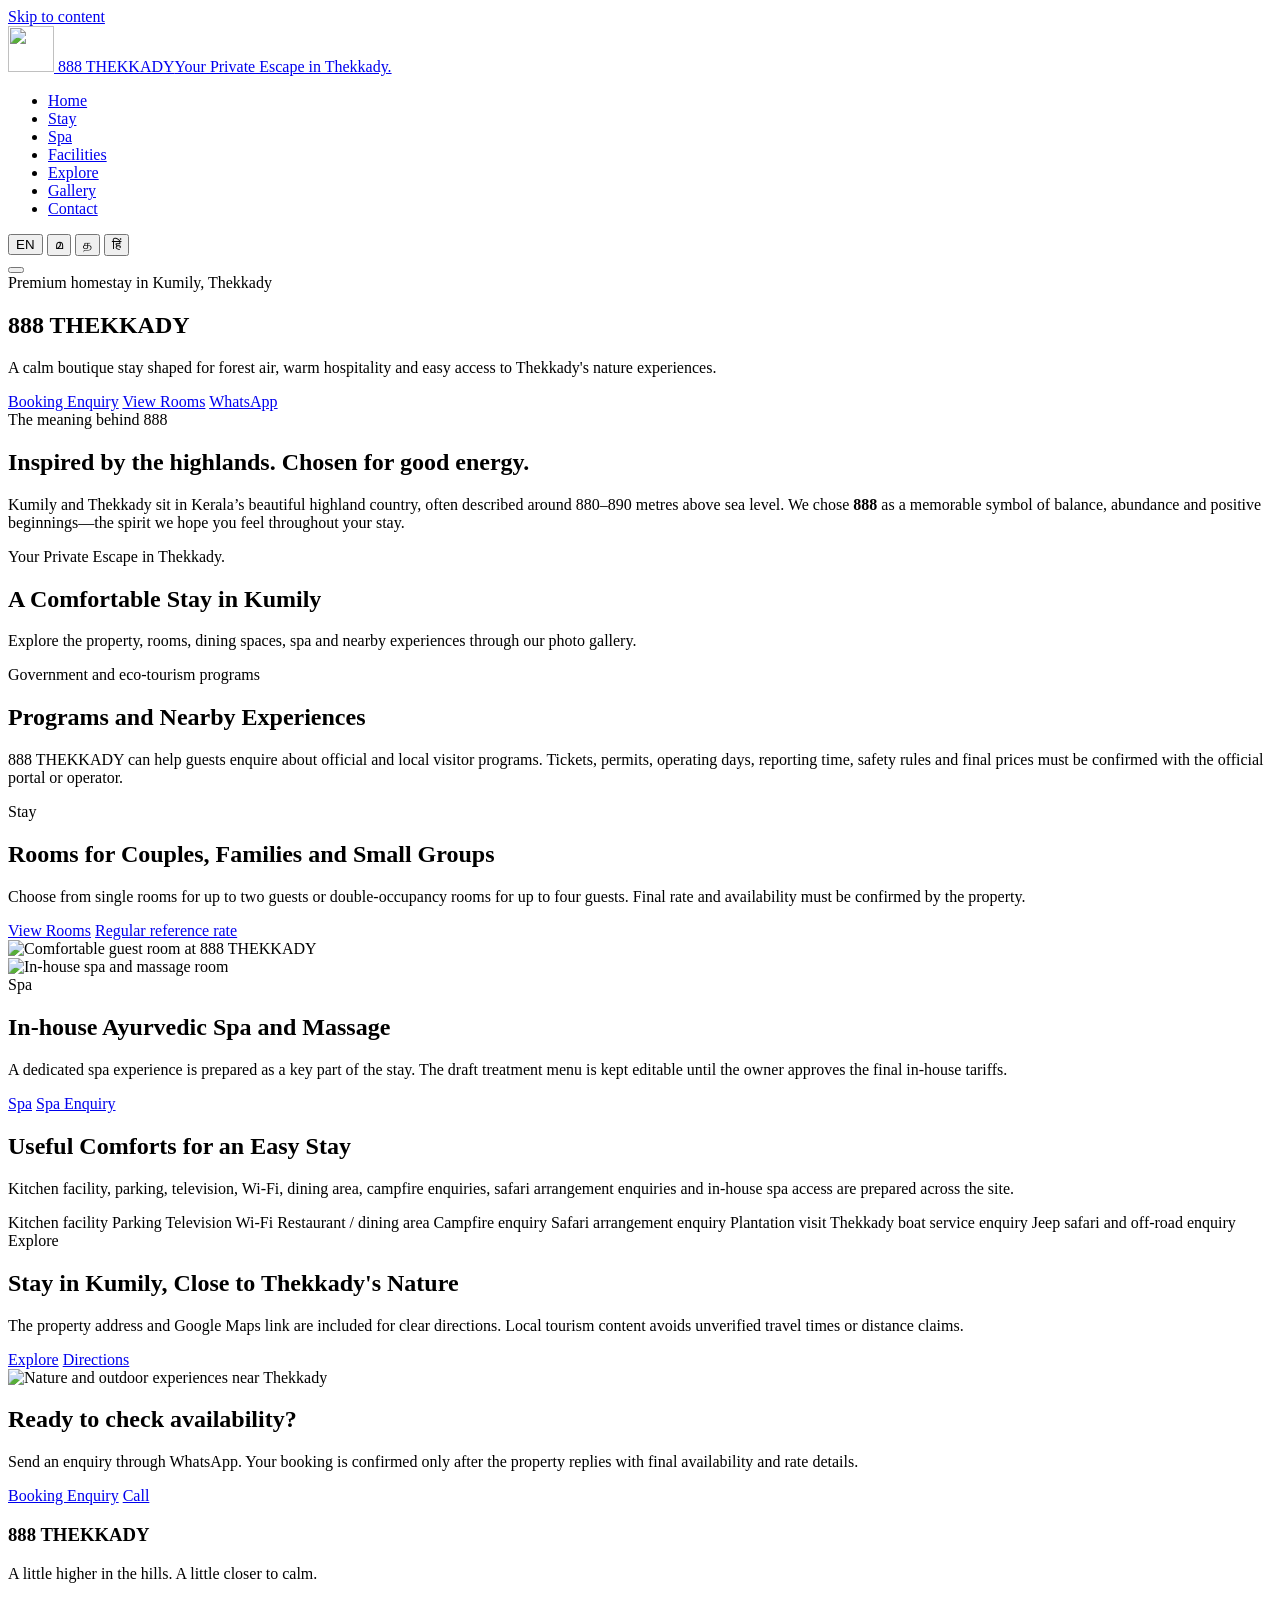
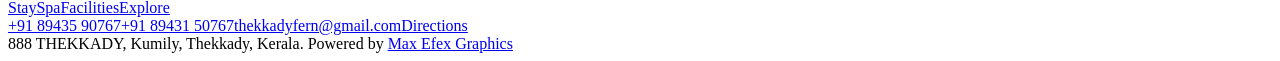
==== index.html @ 5dc3cd2c "Add files via upload" ====
<!doctype html>
<html lang="en">
<head>
  <meta charset="utf-8">
  <meta name="viewport" content="width=device-width, initial-scale=1">
  <title>888 THEKKADY | Premium Homestay in Kumily, Thekkady</title>
  <meta name="description" content="888 THEKKADY is a premium boutique homestay in Kumily, Thekkady with rooms, in-house spa, dining facilities and direct booking enquiry.">
  <meta property="og:title" content="888 THEKKADY | Your Private Escape in Thekkady">
  <meta property="og:description" content="Discover 888 THEKKADY, a boutique stay in Kumily with comfortable rooms, warm hospitality and access to Thekkady nature experiences.">
  <meta property="og:type" content="website">
  <meta property="og:image" content="assets/images/gallery/exterior/photo_5_2026-10-20_16-35-53.webp">
  <link rel="icon" href="assets/images/brand/favicon.svg" type="image/svg+xml">
  <link rel="stylesheet" href="assets/css/styles.css">
  <script defer src="assets/js/site.js"></script>
  <link rel="preload" as="image" href="assets/images/hero/thekkady-hero.webp" fetchpriority="high">
</head>
<body data-page="home">
  <a class="skip-link" href="#main">Skip to content</a>
  <header class="site-header">
    <div class="nav-wrap">
      <a class="brand" href="index.html" aria-label="888 THEKKADY home">
        <img src="assets/images/brand/thekkady-fern-logo.png" alt="" width="46" height="46">
        <span><span class="brand-name" data-i18n="brand">888 THEKKADY</span><span class="brand-line" data-i18n="tagline">Your Private Escape in Thekkady.</span></span>
      </a>
      <nav class="site-nav" id="site-nav" aria-label="Primary navigation">
        <ul>
          <li><a href="index.html" aria-current="page" data-i18n="navHome">Home</a></li>
          <li><a href="stay.html" data-i18n="navStay">Stay</a></li>
          <li><a href="spa.html" data-i18n="navSpa">Spa</a></li>
          <li><a href="facilities.html" data-i18n="navFacilities">Facilities</a></li>
          <li><a href="explore.html" data-i18n="navExplore">Explore</a></li>
          <li><a href="gallery.html">Gallery</a></li>
          <li><a href="contact.html" data-i18n="navContact">Contact</a></li>
        </ul>
      </nav>
      <div class="nav-actions">
        <div class="lang-switch" aria-label="Language">
          <button type="button" data-lang="en">EN</button>
          <button type="button" data-lang="ml">മ</button>
          <button type="button" data-lang="ta">த</button>
          <button type="button" data-lang="hi">हिं</button>
        </div>
        <button class="nav-toggle" type="button" data-nav-toggle aria-controls="site-nav" aria-expanded="false" data-i18n-aria="navToggle"><span></span></button>
      </div>
    </div>
  </header>

  <main id="main">
    <section class="hero">
      <div class="hero-inner">
        <span class="eyebrow" data-i18n="heroEyebrow">Premium homestay in Kumily, Thekkady</span>
        <h1 data-i18n="heroTitle">888 THEKKADY</h1>
        <p class="hero-copy" data-i18n="heroCopy">A calm boutique stay shaped for forest air, warm hospitality and easy access to Thekkady's nature experiences.</p>
        <div class="actions">
          <a class="button" href="contact.html#booking" data-i18n="bookNow">Booking Enquiry</a>
          <a class="button secondary" href="stay.html" data-i18n="viewRooms">View Rooms</a>
          <a class="button secondary" href="#" data-whatsapp="general" data-i18n="whatsapp">WhatsApp</a>
        </div>
      </div>
    </section>

    <section class="section alt brand-story">
      <div class="container brand-story-inner reveal">
        <span class="eyebrow">The meaning behind 888</span>
        <h2>Inspired by the highlands. Chosen for good energy.</h2>
        <p>Kumily and Thekkady sit in Kerala’s beautiful highland country, often described around 880–890 metres above sea level. We chose <strong>888</strong> as a memorable symbol of balance, abundance and positive beginnings—the spirit we hope you feel throughout your stay.</p>
      </div>
    </section>

    <section class="section">
      <div class="container">
        <div class="section-head reveal">
          <span class="eyebrow" data-i18n="tagline">Your Private Escape in Thekkady.</span>
          <h2 data-i18n="homeGalleryTitle">A Comfortable Stay in Kumily</h2>
          <p data-i18n="homeGalleryText">Explore the property, rooms, dining spaces, spa and nearby experiences through our photo gallery.</p>
        </div>
        <div class="grid three gallery" data-gallery></div>
      </div>
    </section>

    <section class="section alt">
      <div class="container">
        <div class="section-head reveal">
          <span class="eyebrow" data-i18n="govtPrograms">Government and eco-tourism programs</span>
          <h2 data-i18n="programsTitle">Programs and Nearby Experiences</h2>
          <p data-i18n="programsIntro">888 THEKKADY can help guests enquire about official and local visitor programs. Tickets, permits, operating days, reporting time, safety rules and final prices must be confirmed with the official portal or operator.</p>
        </div>
        <div class="grid three" data-programs data-programs-limit="3"></div>
      </div>
    </section>

    <section class="section">
      <div class="container feature-band split-wide">
        <div class="reveal">
          <span class="eyebrow" data-i18n="navStay">Stay</span>
          <h2 data-i18n="roomHighlightsTitle">Rooms for Couples, Families and Small Groups</h2>
          <p class="muted" data-i18n="roomHighlightsText">Choose from single rooms for up to two guests or double-occupancy rooms for up to four guests. Final rate and availability must be confirmed by the property.</p>
          <div class="actions">
            <a class="button" href="stay.html" data-i18n="viewRooms">View Rooms</a>
            <a class="button ghost" href="contact.html#rates" data-i18n="regularRate">Regular reference rate</a>
          </div>
        </div>
        <div class="feature-media reveal"><img src="assets/images/gallery/single-rooms/photo_49_2026-10-20_16-35-53.webp" alt="Comfortable guest room at 888 THEKKADY" loading="lazy" width="1200" height="800"></div>
      </div>
    </section>

    <section class="section dark">
      <div class="container feature-band">
        <div class="feature-media reveal"><img src="assets/images/gallery/spa-massage/photo_62_2026-10-20_16-36-37.webp" alt="In-house spa and massage room" loading="lazy" width="1200" height="800"></div>
        <div class="reveal">
          <span class="eyebrow" data-i18n="navSpa">Spa</span>
          <h2 data-i18n="spaHomeTitle">In-house Ayurvedic Spa and Massage</h2>
          <p class="muted" data-i18n="spaHomeText">A dedicated spa experience is prepared as a key part of the stay. The draft treatment menu is kept editable until the owner approves the final in-house tariffs.</p>
          <div class="actions">
            <a class="button" href="spa.html" data-i18n="navSpa">Spa</a>
            <a class="button secondary" href="#" data-whatsapp="spa" data-i18n="enquireSpa">Spa Enquiry</a>
          </div>
        </div>
      </div>
    </section>

    <section class="section alt">
      <div class="container">
        <div class="section-head reveal">
          <h2 data-i18n="facilitiesHomeTitle">Useful Comforts for an Easy Stay</h2>
          <p data-i18n="facilitiesHomeText">Kitchen facility, parking, television, Wi-Fi, dining area, campfire enquiries, safari arrangement enquiries and in-house spa access are prepared across the site.</p>
        </div>
        <div class="pill-list reveal">
          <span class="pill" data-i18n="kitchen">Kitchen facility</span>
          <span class="pill" data-i18n="parking">Parking</span>
          <span class="pill" data-i18n="television">Television</span>
          <span class="pill" data-i18n="wifi">Wi-Fi</span>
          <span class="pill" data-i18n="dining">Restaurant / dining area</span>
          <span class="pill" data-i18n="campfire">Campfire enquiry</span>
          <span class="pill" data-i18n="safari">Safari arrangement enquiry</span>
          <span class="pill" data-i18n="plantationVisit">Plantation visit</span>
          <span class="pill" data-i18n="boating">Thekkady boat service enquiry</span>
          <span class="pill" data-i18n="jeepSafari">Jeep safari and off-road enquiry</span>
        </div>
      </div>
    </section>

    <section class="section">
      <div class="container feature-band">
        <div class="reveal">
          <span class="eyebrow" data-i18n="navExplore">Explore</span>
          <h2 data-i18n="locationPreviewTitle">Stay in Kumily, Close to Thekkady's Nature</h2>
          <p class="muted" data-i18n="locationPreviewText">The property address and Google Maps link are included for clear directions. Local tourism content avoids unverified travel times or distance claims.</p>
          <div class="actions">
            <a class="button" href="explore.html" data-i18n="navExplore">Explore</a>
            <a class="button ghost" href="#" data-map-link target="_blank" rel="noopener" data-i18n="directions">Directions</a>
          </div>
        </div>
        <div class="feature-media reveal"><img src="assets/images/gallery/activities/jeep-safari-kerala.webp" alt="Nature and outdoor experiences near Thekkady" loading="lazy" width="1200" height="800"></div>
      </div>
    </section>

    <section class="section dark">
      <div class="container reveal">
        <h2 data-i18n="ctaTitle">Ready to check availability?</h2>
        <p class="lead" data-i18n="ctaText">Send an enquiry through WhatsApp. Your booking is confirmed only after the property replies with final availability and rate details.</p>
        <div class="actions">
          <a class="button" href="contact.html#booking" data-i18n="bookNow">Booking Enquiry</a>
          <a class="button secondary" href="#" data-phone-link data-i18n="callNow">Call</a>
        </div>
      </div>
    </section>
  </main>

  <footer class="site-footer">
    <div class="footer-grid">
      <div><h3 data-i18n="brand">888 THEKKADY</h3><p>A little higher in the hills. A little closer to calm.</p></div>
      <div class="footer-links"><a href="stay.html" data-i18n="navStay">Stay</a><a href="spa.html" data-i18n="navSpa">Spa</a><a href="facilities.html" data-i18n="navFacilities">Facilities</a><a href="explore.html" data-i18n="navExplore">Explore</a></div>
      <div class="footer-links"><a href="#" data-phone-link>+91 89435 90767</a><a href="#" data-phone-link="alt">+91 89431 50767</a><a href="#" data-email-link>thekkadyfern@gmail.com</a><a href="#" data-map-link target="_blank" rel="noopener" data-i18n="directions">Directions</a></div>
    </div>
    <div class="footer-bottom">888 THEKKADY, Kumily, Thekkady, Kerala. <span class="footer-credit">Powered by <a href="https://maxefex.in" target="_blank" rel="noopener">Max Efex Graphics</a></span></div>
  </footer>
</body>
</html>
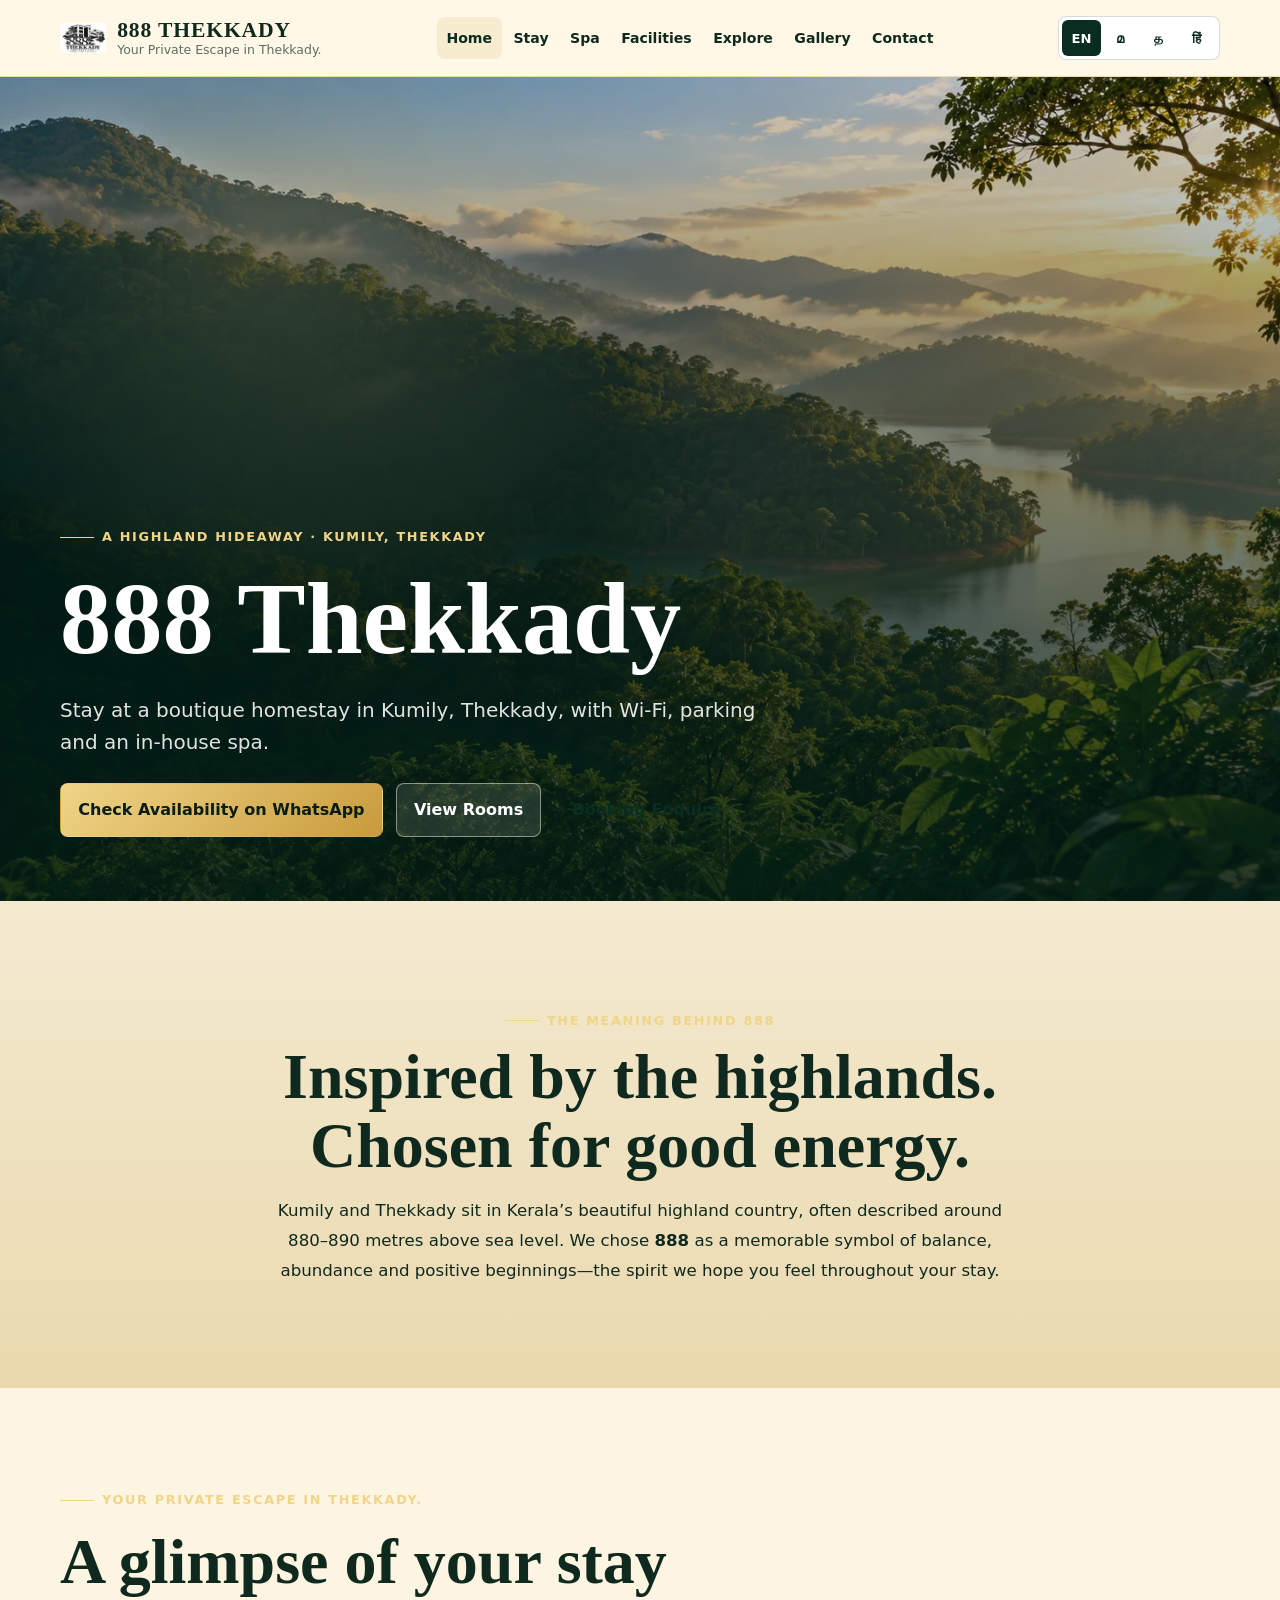
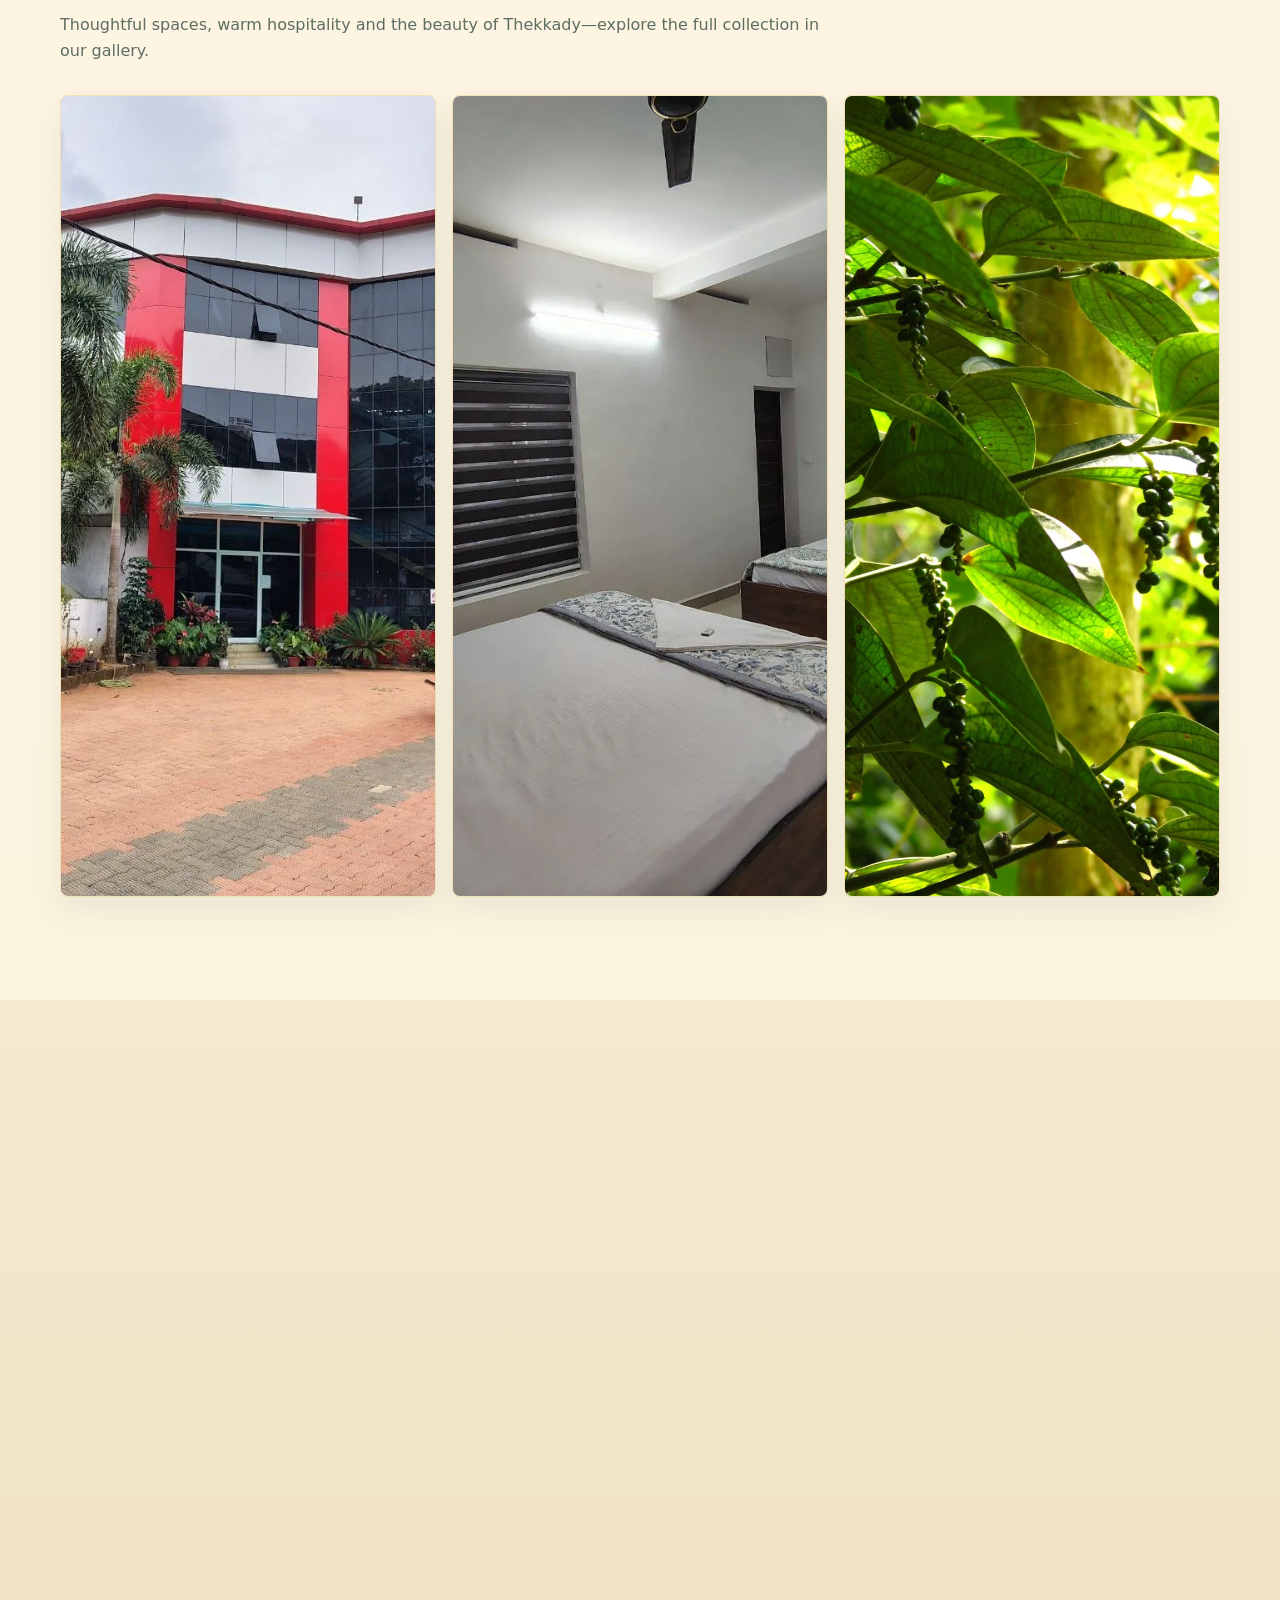
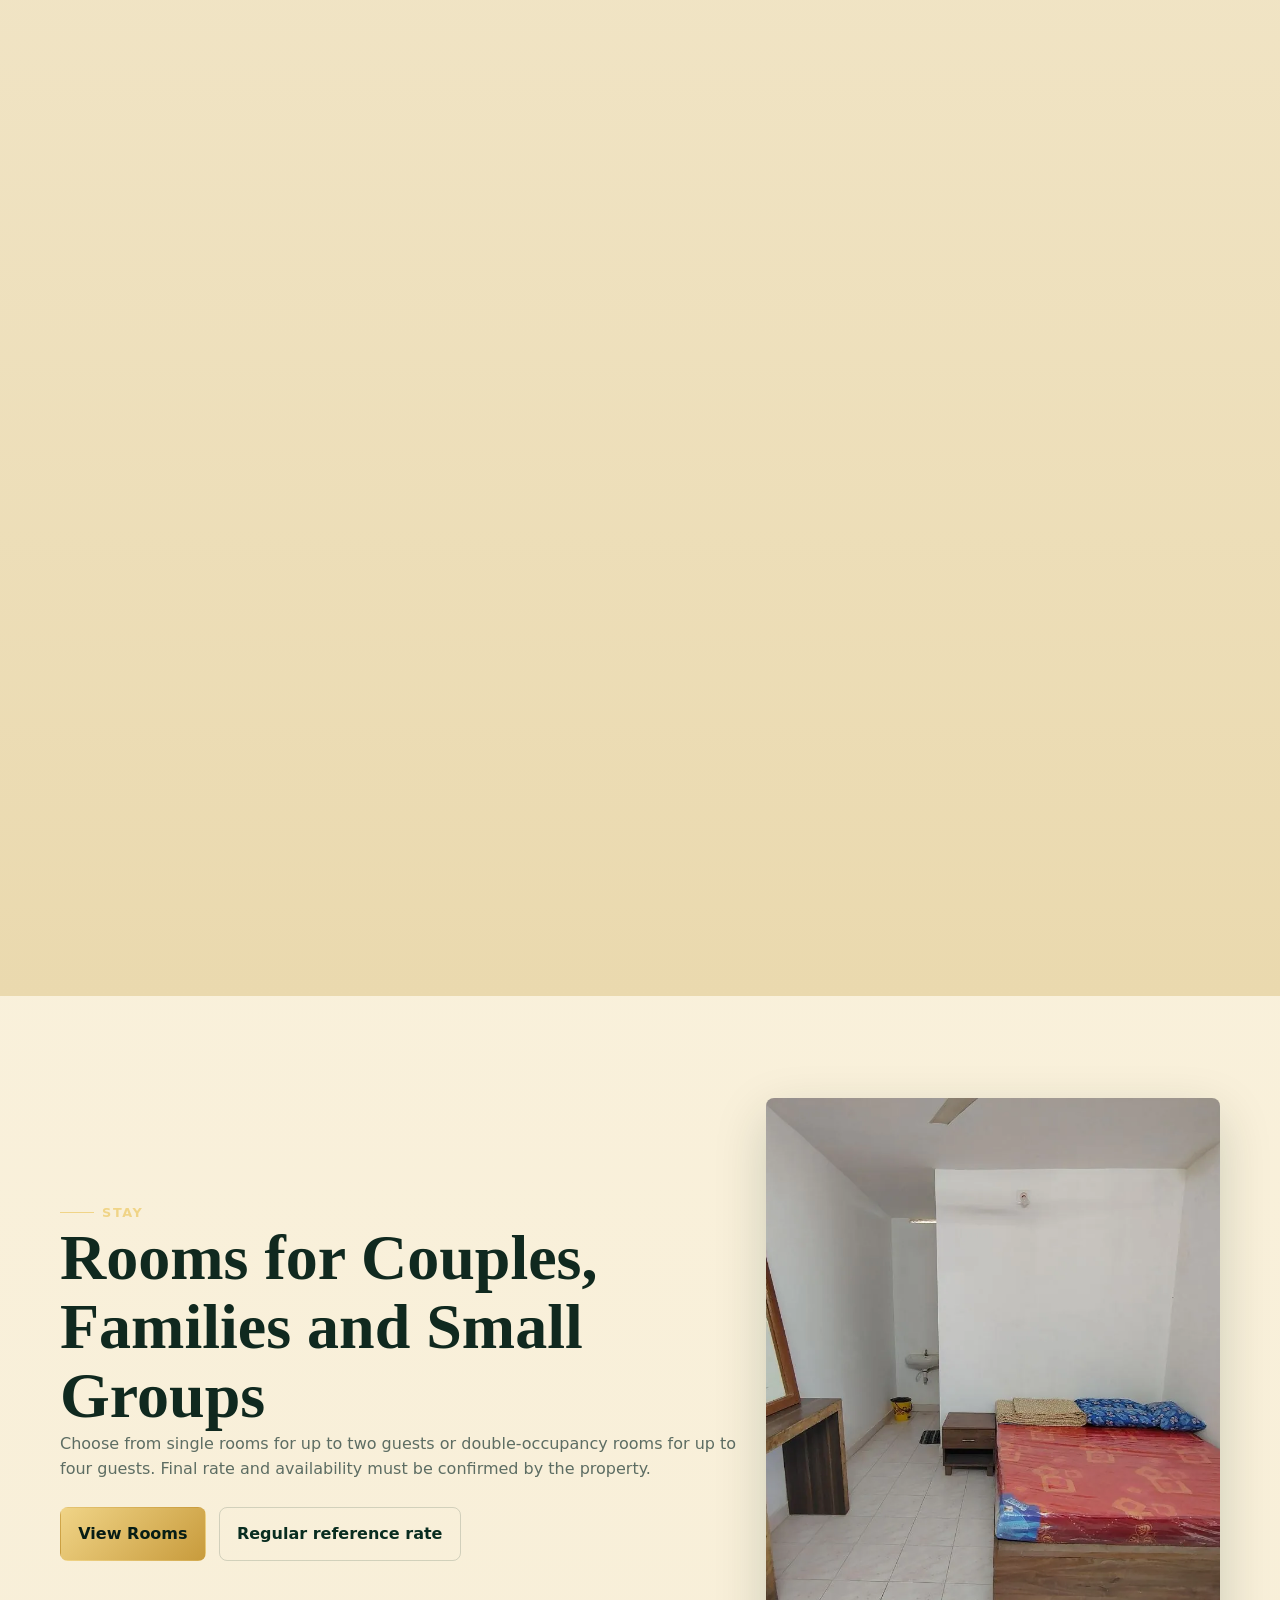
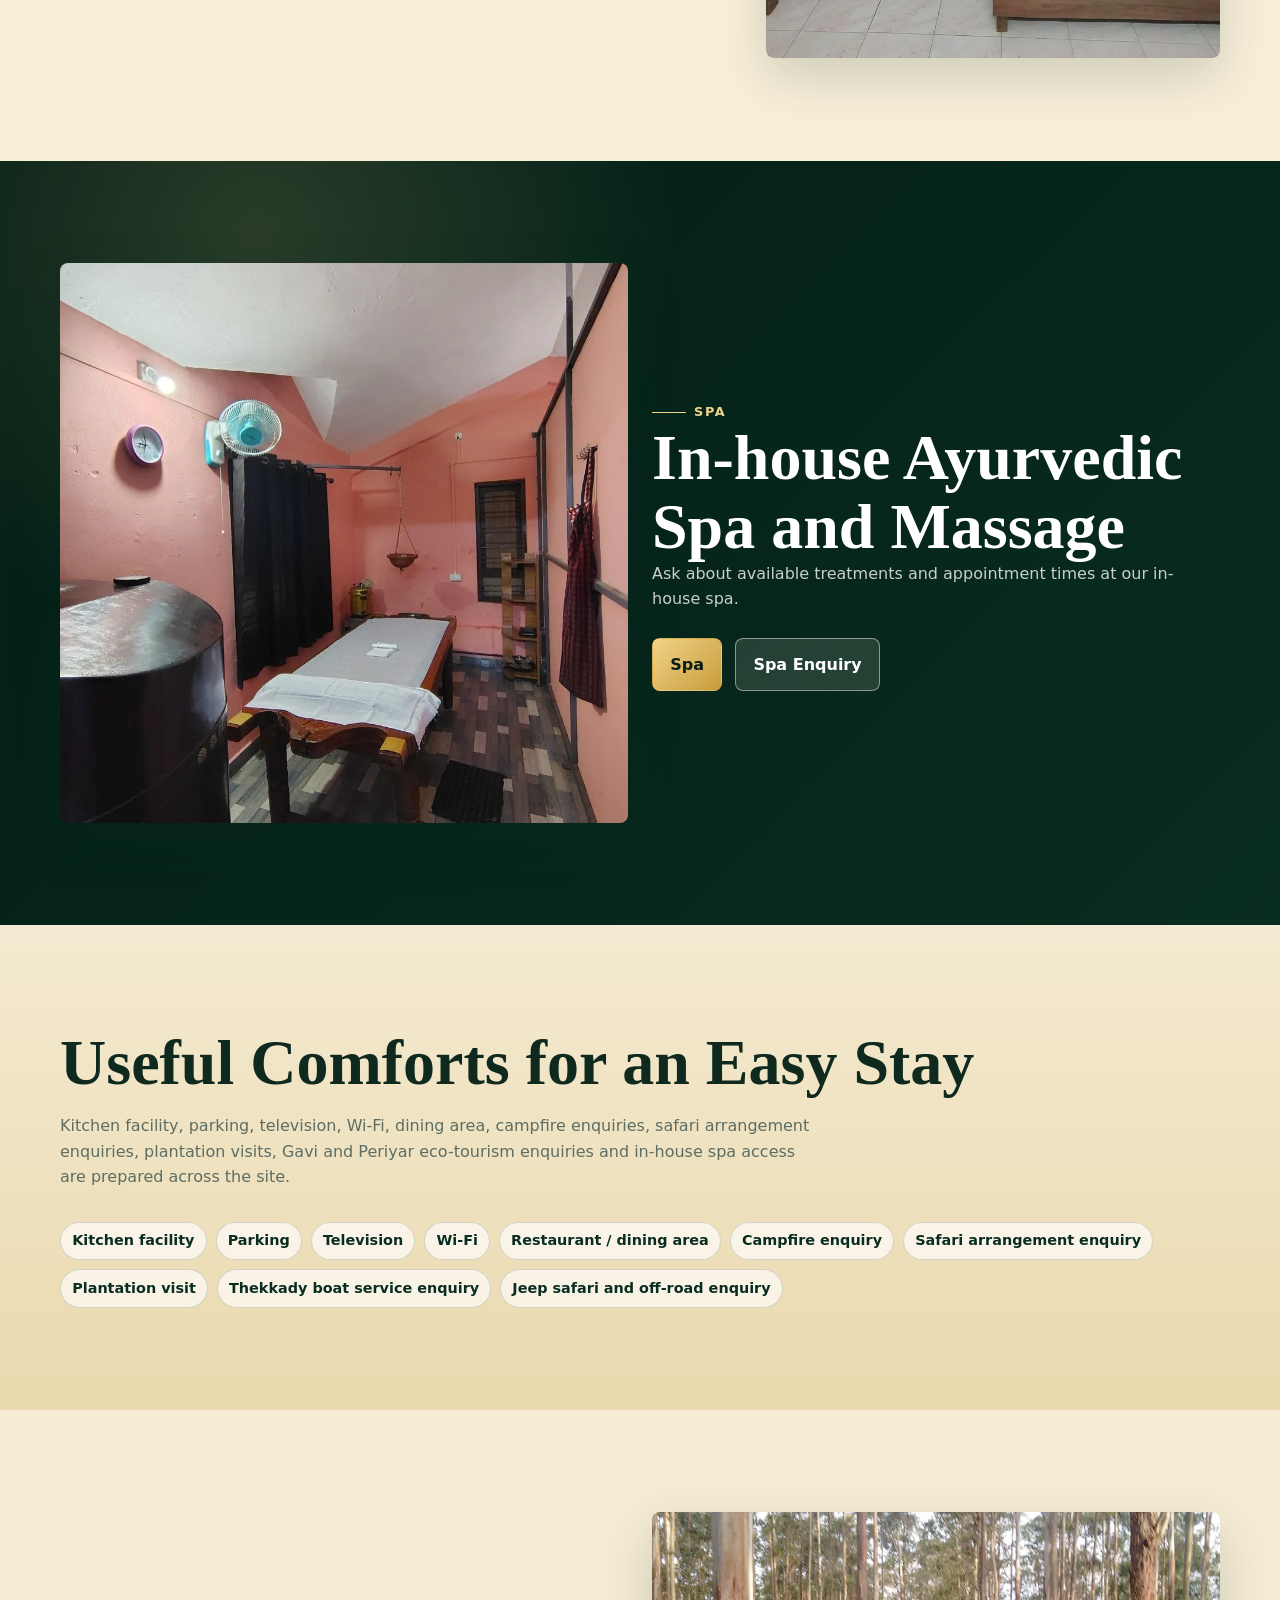
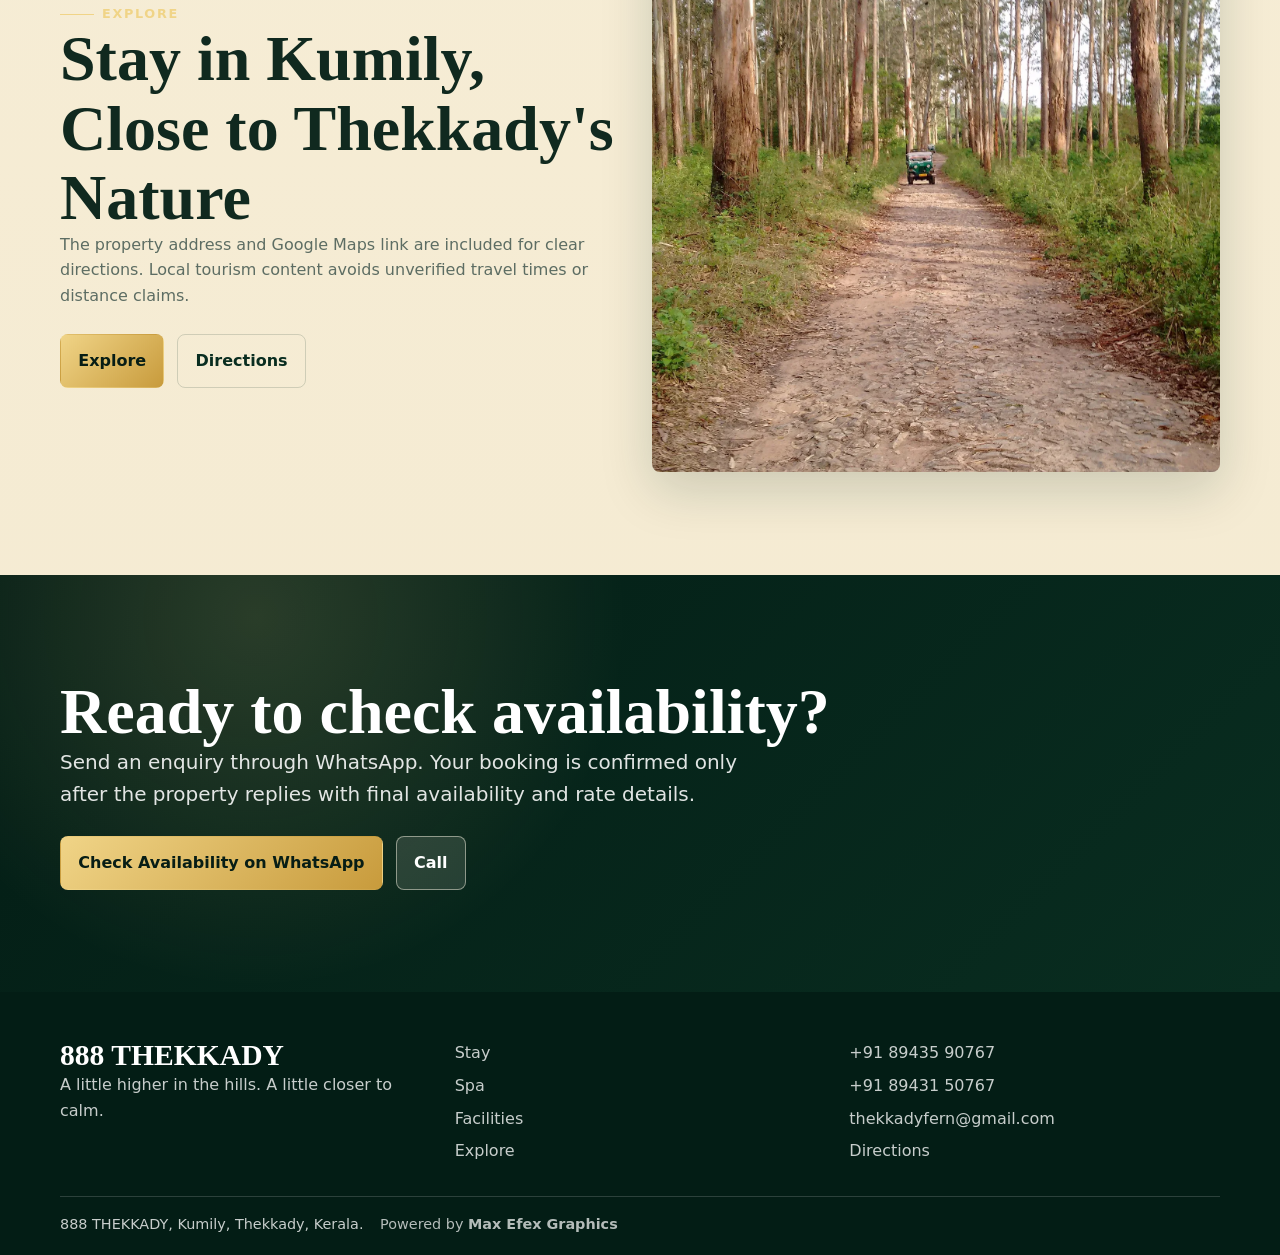
==== commit 125fb401: "Improve local search and WhatsApp enquiries" ====
--- a/index.html
+++ b/index.html
@@ -3,28 +3,44 @@
 <head>
   <meta charset="utf-8">
   <meta name="viewport" content="width=device-width, initial-scale=1">
-  <title>888 THEKKADY | Premium Homestay in Kumily, Thekkady</title>
-  <meta name="description" content="888 THEKKADY is a premium boutique homestay in Kumily, Thekkady with rooms, in-house spa, dining facilities and direct booking enquiry.">
-  <meta property="og:title" content="888 THEKKADY | Your Private Escape in Thekkady">
-  <meta property="og:description" content="Discover 888 THEKKADY, a boutique stay in Kumily with comfortable rooms, warm hospitality and access to Thekkady nature experiences.">
+  <title>888 Thekkady | Boutique Homestay in Kumily, Thekkady</title>
+  <meta name="description" content="Explore rooms, parking, Wi-Fi and the in-house spa at 888 Thekkady in Kumily. Ask about room availability and rates directly on WhatsApp.">
+  <meta property="og:title" content="888 Thekkady | Boutique Homestay in Kumily, Thekkady">
+  <meta property="og:description" content="Explore rooms, parking, Wi-Fi and the in-house spa at 888 Thekkady in Kumily. Ask about room availability and rates directly on WhatsApp.">
   <meta property="og:type" content="website">
   <meta property="og:image" content="assets/images/gallery/exterior/photo_5_2026-10-20_16-35-53.webp">
   <link rel="icon" href="assets/images/brand/favicon.svg" type="image/svg+xml">
   <link rel="stylesheet" href="assets/css/styles.css">
   <script defer src="assets/js/site.js"></script>
   <link rel="preload" as="image" href="assets/images/hero/thekkady-hero.webp" fetchpriority="high">
+  <link rel="canonical" href="https://888thekkady.co.in/">
+  <script type="application/ld+json">
+{
+  "@context": "https://schema.org",
+  "@type": "LodgingBusiness",
+  "name": "888 THEKKADY",
+  "url": "https://888thekkady.co.in/",
+  "telephone": "+91 89435 90767",
+  "address": {
+    "@type": "PostalAddress",
+    "addressLocality": "Kumily",
+    "addressRegion": "Kerala",
+    "addressCountry": "IN"
+  }
+}
+  </script>
 </head>
 <body data-page="home">
   <a class="skip-link" href="#main">Skip to content</a>
   <header class="site-header">
     <div class="nav-wrap">
-      <a class="brand" href="index.html" aria-label="888 THEKKADY home">
+      <a class="brand" href="/" aria-label="888 THEKKADY home">
         <img src="assets/images/brand/thekkady-fern-logo.png" alt="" width="46" height="46">
         <span><span class="brand-name" data-i18n="brand">888 THEKKADY</span><span class="brand-line" data-i18n="tagline">Your Private Escape in Thekkady.</span></span>
       </a>
       <nav class="site-nav" id="site-nav" aria-label="Primary navigation">
         <ul>
-          <li><a href="index.html" aria-current="page" data-i18n="navHome">Home</a></li>
+          <li><a href="/" aria-current="page" data-i18n="navHome">Home</a></li>
           <li><a href="stay.html" data-i18n="navStay">Stay</a></li>
           <li><a href="spa.html" data-i18n="navSpa">Spa</a></li>
           <li><a href="facilities.html" data-i18n="navFacilities">Facilities</a></li>
@@ -49,12 +65,12 @@
     <section class="hero">
       <div class="hero-inner">
         <span class="eyebrow" data-i18n="heroEyebrow">Premium homestay in Kumily, Thekkady</span>
-        <h1 data-i18n="heroTitle">888 THEKKADY</h1>
-        <p class="hero-copy" data-i18n="heroCopy">A calm boutique stay shaped for forest air, warm hospitality and easy access to Thekkady's nature experiences.</p>
+        <h1 data-i18n="heroTitle">888 Thekkady</h1>
+        <p class="hero-copy" data-i18n="heroCopy">Stay at a boutique homestay in Kumily, Thekkady, with Wi-Fi, parking and an in-house spa.</p>
         <div class="actions">
-          <a class="button" href="contact.html#booking" data-i18n="bookNow">Booking Enquiry</a>
+          <a class="button" href="https://wa.me/918943590767?text=Hi%20888%20Thekkady%2C%20I%20found%20you%20on%20888thekkady.co.in.%20Could%20you%20share%20room%20availability%20and%20rates%3F" data-whatsapp="general" data-i18n="checkAvailability">Check Availability on WhatsApp</a>
           <a class="button secondary" href="stay.html" data-i18n="viewRooms">View Rooms</a>
-          <a class="button secondary" href="#" data-whatsapp="general" data-i18n="whatsapp">WhatsApp</a>
+          <a class="button ghost" href="contact.html#booking" data-i18n="bookNow">Booking Enquiry</a>
         </div>
       </div>
     </section>
@@ -110,10 +126,10 @@
         <div class="reveal">
           <span class="eyebrow" data-i18n="navSpa">Spa</span>
           <h2 data-i18n="spaHomeTitle">In-house Ayurvedic Spa and Massage</h2>
-          <p class="muted" data-i18n="spaHomeText">A dedicated spa experience is prepared as a key part of the stay. The draft treatment menu is kept editable until the owner approves the final in-house tariffs.</p>
+          <p class="muted" data-i18n="spaHomeText">Ask about available treatments and appointment times at our in-house spa.</p>
           <div class="actions">
             <a class="button" href="spa.html" data-i18n="navSpa">Spa</a>
-            <a class="button secondary" href="#" data-whatsapp="spa" data-i18n="enquireSpa">Spa Enquiry</a>
+            <a class="button secondary" href="https://wa.me/918943590767?text=Hi%20888%20Thekkady%2C%20I%20found%20you%20on%20888thekkady.co.in.%20Could%20you%20share%20the%20in-house%20spa%20options%20and%20rates%3F" data-whatsapp="spa" data-i18n="enquireSpa">Spa Enquiry</a>
           </div>
         </div>
       </div>
@@ -148,7 +164,7 @@
           <p class="muted" data-i18n="locationPreviewText">The property address and Google Maps link are included for clear directions. Local tourism content avoids unverified travel times or distance claims.</p>
           <div class="actions">
             <a class="button" href="explore.html" data-i18n="navExplore">Explore</a>
-            <a class="button ghost" href="#" data-map-link target="_blank" rel="noopener" data-i18n="directions">Directions</a>
+            <a class="button ghost" href="https://maps.app.goo.gl/EiVVT2k78fDV8qhY6?g_st=aw" data-map-link target="_blank" rel="noopener" data-i18n="directions">Directions</a>
           </div>
         </div>
         <div class="feature-media reveal"><img src="assets/images/gallery/activities/jeep-safari-kerala.webp" alt="Nature and outdoor experiences near Thekkady" loading="lazy" width="1200" height="800"></div>
@@ -160,8 +176,8 @@
         <h2 data-i18n="ctaTitle">Ready to check availability?</h2>
         <p class="lead" data-i18n="ctaText">Send an enquiry through WhatsApp. Your booking is confirmed only after the property replies with final availability and rate details.</p>
         <div class="actions">
-          <a class="button" href="contact.html#booking" data-i18n="bookNow">Booking Enquiry</a>
-          <a class="button secondary" href="#" data-phone-link data-i18n="callNow">Call</a>
+          <a class="button" href="https://wa.me/918943590767?text=Hi%20888%20Thekkady%2C%20I%20found%20you%20on%20888thekkady.co.in.%20Could%20you%20share%20room%20availability%20and%20rates%3F" data-whatsapp="general" data-i18n="checkAvailability">Check Availability on WhatsApp</a>
+          <a class="button secondary" href="tel:+918943590767" data-phone-link data-i18n="callNow">Call</a>
         </div>
       </div>
     </section>
@@ -171,7 +187,7 @@
     <div class="footer-grid">
       <div><h3 data-i18n="brand">888 THEKKADY</h3><p>A little higher in the hills. A little closer to calm.</p></div>
       <div class="footer-links"><a href="stay.html" data-i18n="navStay">Stay</a><a href="spa.html" data-i18n="navSpa">Spa</a><a href="facilities.html" data-i18n="navFacilities">Facilities</a><a href="explore.html" data-i18n="navExplore">Explore</a></div>
-      <div class="footer-links"><a href="#" data-phone-link>+91 89435 90767</a><a href="#" data-phone-link="alt">+91 89431 50767</a><a href="#" data-email-link>thekkadyfern@gmail.com</a><a href="#" data-map-link target="_blank" rel="noopener" data-i18n="directions">Directions</a></div>
+      <div class="footer-links"><a href="tel:+918943590767" data-phone-link>+91 89435 90767</a><a href="tel:+918943150767" data-phone-link="alt">+91 89431 50767</a><a href="mailto:thekkadyfern@gmail.com" data-email-link>thekkadyfern@gmail.com</a><a href="https://maps.app.goo.gl/EiVVT2k78fDV8qhY6?g_st=aw" data-map-link target="_blank" rel="noopener" data-i18n="directions">Directions</a></div>
     </div>
     <div class="footer-bottom">888 THEKKADY, Kumily, Thekkady, Kerala. <span class="footer-credit">Powered by <a href="https://maxefex.in" target="_blank" rel="noopener">Max Efex Graphics</a></span></div>
   </footer>
--- a/assets/css/styles.css
+++ b/assets/css/styles.css
@@ -0,0 +1,751 @@
+:root {
+  --forest: #092d20;
+  --forest-2: #14583d;
+  --forest-3: #031d15;
+  --gold: #c89b3c;
+  --gold-2: #f0d487;
+  --ivory: #fff8e6;
+  --warm: #f4ead1;
+  --ink: #10291f;
+  --muted: #5d6d63;
+  --line: rgba(9, 45, 32, 0.16);
+  --shadow: 0 18px 52px rgba(9, 45, 32, 0.18);
+  --radius: 8px;
+  --max: 1160px;
+  color-scheme: light;
+}
+
+* {
+  box-sizing: border-box;
+}
+
+html {
+  scroll-behavior: smooth;
+}
+
+body {
+  margin: 0;
+  font-family: "Inter", "Noto Sans Malayalam", "Segoe UI", system-ui, sans-serif;
+  color: var(--ink);
+  background: linear-gradient(180deg, #fff8e6 0%, #f4ead1 100%);
+  line-height: 1.6;
+}
+
+body.nav-open {
+  overflow: hidden;
+}
+
+img {
+  display: block;
+  max-width: 100%;
+}
+
+a {
+  color: inherit;
+}
+
+button,
+input,
+select,
+textarea {
+  font: inherit;
+}
+
+:focus-visible {
+  outline: 3px solid var(--gold);
+  outline-offset: 3px;
+}
+
+.skip-link {
+  position: fixed;
+  top: 10px;
+  left: 10px;
+  z-index: 1000;
+  transform: translateY(-140%);
+  background: var(--forest);
+  color: white;
+  padding: 0.75rem 1rem;
+  border-radius: var(--radius);
+}
+
+.skip-link:focus {
+  transform: translateY(0);
+}
+
+.site-header {
+  position: sticky;
+  top: 0;
+  z-index: 80;
+  background: rgba(255, 248, 230, 0.95);
+  border-bottom: 1px solid rgba(200, 155, 60, 0.32);
+  backdrop-filter: blur(16px);
+}
+
+.nav-wrap,
+.container,
+.footer-grid {
+  width: min(var(--max), calc(100% - 32px));
+  margin-inline: auto;
+}
+
+.nav-wrap {
+  min-height: 76px;
+  display: flex;
+  align-items: center;
+  justify-content: space-between;
+  gap: 1rem;
+}
+
+.brand {
+  display: inline-flex;
+  align-items: center;
+  gap: 0.7rem;
+  text-decoration: none;
+  min-width: 0;
+}
+
+.brand img {
+  width: 46px;
+  height: 46px;
+  object-fit: contain;
+}
+
+.brand-mark {
+  width: 46px;
+  height: 46px;
+  display: grid;
+  place-items: center;
+  border: 1px solid rgba(202, 168, 95, 0.7);
+  border-radius: 50%;
+  background: var(--forest);
+  color: var(--gold-2);
+  font-family: Georgia, serif;
+  font-size: 1.35rem;
+  flex: 0 0 auto;
+}
+
+.brand-name {
+  display: block;
+  font-family: Georgia, "Times New Roman", serif;
+  font-size: clamp(1rem, 2.7vw, 1.35rem);
+  letter-spacing: 0.04em;
+  font-weight: 700;
+  line-height: 1.1;
+}
+
+.brand-line {
+  display: block;
+  color: var(--muted);
+  font-size: 0.78rem;
+  line-height: 1.1;
+}
+
+.nav-toggle,
+.icon-button {
+  width: 44px;
+  height: 44px;
+  border: 1px solid var(--line);
+  border-radius: var(--radius);
+  background: white;
+  color: var(--forest);
+  display: inline-grid;
+  place-items: center;
+  cursor: pointer;
+}
+
+.nav-toggle span,
+.nav-toggle::before,
+.nav-toggle::after {
+  content: "";
+  width: 20px;
+  height: 2px;
+  background: currentColor;
+  display: block;
+  transition: transform 180ms ease, opacity 180ms ease;
+}
+
+.nav-toggle {
+  gap: 4px;
+}
+
+.nav-open .nav-toggle span {
+  opacity: 0;
+}
+
+.nav-open .nav-toggle::before {
+  transform: translateY(6px) rotate(45deg);
+}
+
+.nav-open .nav-toggle::after {
+  transform: translateY(-6px) rotate(-45deg);
+}
+
+.site-nav {
+  position: fixed;
+  inset: 76px 0 auto 0;
+  transform: translateY(-120%);
+  opacity: 0;
+  pointer-events: none;
+  background: var(--ivory);
+  border-bottom: 1px solid var(--line);
+  box-shadow: var(--shadow);
+  transition: transform 180ms ease, opacity 180ms ease;
+}
+
+.nav-open .site-nav {
+  transform: translateY(0);
+  opacity: 1;
+  pointer-events: auto;
+}
+
+.site-nav ul {
+  list-style: none;
+  padding: 1rem;
+  margin: 0;
+  display: grid;
+  gap: 0.35rem;
+}
+
+.site-nav a {
+  display: block;
+  padding: 0.85rem 1rem;
+  border-radius: var(--radius);
+  text-decoration: none;
+  font-weight: 700;
+}
+
+.site-nav a[aria-current="page"],
+.site-nav a:hover {
+  background: rgba(202, 168, 95, 0.16);
+  color: var(--forest);
+}
+
+.nav-actions {
+  display: flex;
+  align-items: center;
+  gap: 0.45rem;
+}
+
+.lang-switch {
+  display: inline-grid;
+  grid-template-columns: repeat(4, minmax(34px, 1fr));
+  border: 1px solid var(--line);
+  border-radius: var(--radius);
+  padding: 0.18rem;
+  background: white;
+}
+
+.lang-switch button {
+  border: 0;
+  border-radius: 6px;
+  padding: 0.45rem 0.58rem;
+  background: transparent;
+  color: var(--forest);
+  cursor: pointer;
+  font-size: 0.82rem;
+  font-weight: 800;
+}
+
+.lang-switch button[aria-pressed="true"] {
+  background: var(--forest);
+  color: white;
+}
+
+.hero {
+  min-height: calc(100svh - 76px);
+  display: grid;
+  align-items: end;
+  position: relative;
+  isolation: isolate;
+  color: white;
+  overflow: hidden;
+}
+
+.hero::before {
+  content: "";
+  position: absolute;
+  inset: 0;
+  background:
+    linear-gradient(180deg, rgba(3, 29, 21, 0.16), rgba(3, 29, 21, 0.88)),
+    url("../images/hero/thekkady-hero.webp") center / cover;
+  z-index: -2;
+}
+
+.hero::after {
+  content: "";
+  position: absolute;
+  inset: 0;
+  background: radial-gradient(circle at 20% 20%, rgba(225, 201, 133, 0.2), transparent 32%);
+  z-index: -1;
+}
+
+.hero-inner {
+  width: min(var(--max), calc(100% - 32px));
+  margin: 0 auto;
+  padding: clamp(4rem, 10vh, 8rem) 0 4rem;
+}
+
+.eyebrow {
+  display: inline-flex;
+  align-items: center;
+  gap: 0.5rem;
+  color: var(--gold-2);
+  font-size: 0.8rem;
+  font-weight: 900;
+  text-transform: uppercase;
+  letter-spacing: 0.13em;
+}
+
+.eyebrow::before {
+  content: "";
+  width: 34px;
+  height: 1px;
+  background: currentColor;
+}
+
+h1,
+h2,
+h3 {
+  font-family: Georgia, "Times New Roman", serif;
+  line-height: 1.08;
+  letter-spacing: 0;
+  margin: 0;
+}
+
+h1 {
+  max-width: 850px;
+  margin-top: 1rem;
+  font-size: clamp(2.75rem, 8vw, 6.5rem);
+}
+
+h2 {
+  font-size: clamp(2rem, 5vw, 4rem);
+}
+
+h3 {
+  font-size: clamp(1.3rem, 3vw, 1.85rem);
+}
+
+p {
+  margin: 0;
+}
+
+.hero-copy,
+.lead {
+  max-width: 720px;
+  color: rgba(255, 255, 255, 0.88);
+  font-size: clamp(1rem, 2.6vw, 1.25rem);
+}
+
+.hero-copy {
+  margin-top: 1.2rem;
+}
+
+.actions {
+  display: flex;
+  flex-wrap: wrap;
+  gap: 0.8rem;
+  margin-top: 1.6rem;
+}
+
+.button {
+  display: inline-flex;
+  align-items: center;
+  justify-content: center;
+  min-height: 48px;
+  padding: 0.82rem 1.08rem;
+  border-radius: var(--radius);
+  border: 1px solid transparent;
+  background: linear-gradient(135deg, var(--gold-2), var(--gold));
+  color: #071d15;
+  text-decoration: none;
+  font-weight: 900;
+  cursor: pointer;
+  transition: transform 160ms ease, box-shadow 160ms ease, background 160ms ease;
+}
+
+.button:hover {
+  transform: translateY(-2px);
+  box-shadow: 0 16px 34px rgba(20, 61, 45, 0.16);
+}
+
+.button.secondary {
+  background: rgba(255, 248, 232, 0.12);
+  border-color: rgba(255, 248, 232, 0.48);
+  color: white;
+}
+
+.button.ghost {
+  background: transparent;
+  border-color: var(--line);
+  color: var(--forest);
+}
+
+.section {
+  padding: clamp(3.5rem, 8vw, 6.5rem) 0;
+}
+
+.section.alt {
+  background: linear-gradient(180deg, var(--warm), #ead9ae);
+}
+
+.section.dark {
+  background:
+    radial-gradient(circle at 20% 10%, rgba(240, 212, 135, 0.16), transparent 34%),
+    linear-gradient(135deg, var(--forest-3), var(--forest));
+  color: white;
+}
+
+.section-head {
+  display: grid;
+  gap: 1rem;
+  margin-bottom: 2rem;
+}
+
+.section-head p {
+  max-width: 760px;
+  color: var(--muted);
+}
+
+.dark .section-head p,
+.dark .muted,
+.dark .note {
+  color: rgba(255, 255, 255, 0.78);
+}
+
+.grid {
+  display: grid;
+  gap: 1rem;
+}
+
+.grid.two,
+.grid.three,
+.grid.four {
+  grid-template-columns: 1fr;
+}
+
+.card {
+  background: rgba(255, 248, 230, 0.86);
+  border: 1px solid rgba(200, 155, 60, 0.26);
+  border-radius: var(--radius);
+  overflow: hidden;
+  box-shadow: 0 12px 32px rgba(20, 61, 45, 0.08);
+}
+
+.dark .card {
+  background: rgba(255, 248, 232, 0.08);
+  border-color: rgba(255, 248, 232, 0.18);
+}
+
+.card-body {
+  padding: 1.15rem;
+}
+
+.card p,
+.muted {
+  color: var(--muted);
+}
+
+.image-card img,
+.gallery img,
+.room-media img {
+  width: 100%;
+  aspect-ratio: 4 / 3;
+  object-fit: cover;
+  background: #e8dfc9;
+}
+
+.image-card.tall img {
+  aspect-ratio: 3 / 4;
+}
+
+.feature-band {
+  display: grid;
+  gap: 1.5rem;
+  align-items: center;
+}
+
+.feature-media img {
+  width: 100%;
+  min-height: 320px;
+  max-height: 560px;
+  object-fit: cover;
+  border-radius: var(--radius);
+  box-shadow: var(--shadow);
+}
+
+.pill-list {
+  display: flex;
+  flex-wrap: wrap;
+  gap: 0.55rem;
+  margin-top: 1rem;
+}
+
+.pill {
+  border: 1px solid var(--line);
+  border-radius: 999px;
+  padding: 0.42rem 0.7rem;
+  background: rgba(255, 255, 255, 0.65);
+  color: var(--forest);
+  font-size: 0.9rem;
+  font-weight: 800;
+}
+
+.dark .pill {
+  background: rgba(255, 248, 232, 0.1);
+  border-color: rgba(255, 248, 232, 0.18);
+  color: var(--ivory);
+}
+
+.page-hero {
+  background:
+    radial-gradient(circle at 82% 16%, rgba(240, 212, 135, 0.2), transparent 28%),
+    linear-gradient(135deg, var(--forest-3), var(--forest));
+  color: white;
+  padding: clamp(3.2rem, 8vw, 7rem) 0;
+  position: relative;
+  overflow: hidden;
+}
+
+.page-hero::after {
+  content: "";
+  position: absolute;
+  inset: auto -10% -44% 22%;
+  height: 320px;
+  background: linear-gradient(90deg, transparent, rgba(225, 201, 133, 0.2), transparent);
+  transform: rotate(-8deg);
+}
+
+.page-hero .container {
+  position: relative;
+  z-index: 1;
+}
+
+.page-hero p {
+  max-width: 760px;
+  margin-top: 1rem;
+  color: rgba(255, 255, 255, 0.82);
+  font-size: 1.08rem;
+}
+
+.rate-box,
+.notice {
+  border-left: 4px solid var(--gold);
+  background: rgba(200, 155, 60, 0.16);
+  padding: 1rem;
+  border-radius: var(--radius);
+}
+
+.rate-box strong {
+  display: block;
+  font-size: 1.05rem;
+}
+
+.price-line {
+  display: grid;
+  gap: 0.2rem;
+  margin-top: 0.9rem;
+}
+
+.price-line span {
+  font-weight: 900;
+  color: var(--forest);
+}
+
+.spa-menu,
+.contact-list {
+  display: grid;
+  gap: 0.75rem;
+}
+
+.menu-item,
+.contact-item {
+  display: flex;
+  justify-content: space-between;
+  gap: 1rem;
+  align-items: start;
+  padding: 1rem;
+  border: 1px solid rgba(200, 155, 60, 0.24);
+  border-radius: var(--radius);
+  background: rgba(255, 255, 255, 0.7);
+}
+
+.menu-item small,
+.contact-item small {
+  color: var(--muted);
+}
+
+.form {
+  display: grid;
+  gap: 1rem;
+}
+
+.form-grid {
+  display: grid;
+  gap: 1rem;
+}
+
+label {
+  display: grid;
+  gap: 0.35rem;
+  font-weight: 800;
+}
+
+input,
+select,
+textarea {
+  width: 100%;
+  border: 1px solid rgba(20, 61, 45, 0.24);
+  border-radius: var(--radius);
+  padding: 0.82rem 0.9rem;
+  background: white;
+  color: var(--ink);
+}
+
+textarea {
+  min-height: 120px;
+  resize: vertical;
+}
+
+.error {
+  color: #8c1f1f;
+  font-weight: 800;
+}
+
+.success {
+  color: var(--forest);
+  font-weight: 800;
+}
+
+.map-frame {
+  min-height: 300px;
+  border: 0;
+  border-radius: var(--radius);
+  background: var(--warm);
+  width: 100%;
+}
+
+.site-footer {
+  background: var(--forest-3);
+  color: white;
+  padding: 3rem 0 1.2rem;
+}
+
+.footer-grid {
+  display: grid;
+  gap: 1.5rem;
+}
+
+.footer-grid p,
+.footer-grid a,
+.footer-bottom {
+  color: rgba(255, 255, 255, 0.78);
+}
+
+.footer-links {
+  display: grid;
+  gap: 0.45rem;
+}
+
+.footer-links a {
+  text-decoration: none;
+}
+
+.footer-bottom {
+  width: min(var(--max), calc(100% - 32px));
+  margin: 2rem auto 0;
+  padding-top: 1rem;
+  border-top: 1px solid rgba(255, 255, 255, 0.16);
+  font-size: 0.9rem;
+}
+
+.reveal {
+  opacity: 0;
+  transform: translateY(16px);
+  transition: opacity 520ms ease, transform 520ms ease;
+}
+
+.reveal.visible {
+  opacity: 1;
+  transform: translateY(0);
+}
+
+@media (min-width: 720px) {
+  .grid.two,
+  .feature-band,
+  .form-grid {
+    grid-template-columns: repeat(2, minmax(0, 1fr));
+  }
+
+  .grid.three,
+  .footer-grid {
+    grid-template-columns: repeat(3, minmax(0, 1fr));
+  }
+
+  .grid.four {
+    grid-template-columns: repeat(2, minmax(0, 1fr));
+  }
+}
+
+@media (min-width: 980px) {
+  .nav-toggle {
+    display: none;
+  }
+
+  .site-nav {
+    position: static;
+    transform: none;
+    opacity: 1;
+    pointer-events: auto;
+    background: transparent;
+    border: 0;
+    box-shadow: none;
+  }
+
+  .site-nav ul {
+    display: flex;
+    align-items: center;
+    gap: 0.1rem;
+    padding: 0;
+  }
+
+  .site-nav a {
+    padding: 0.62rem 0.62rem;
+    font-size: 0.88rem;
+  }
+
+  .grid.four {
+    grid-template-columns: repeat(4, minmax(0, 1fr));
+  }
+
+  .split-wide {
+    grid-template-columns: 1.2fr 0.8fr;
+  }
+}
+
+@media (prefers-reduced-motion: reduce) {
+  *,
+  *::before,
+  *::after {
+    scroll-behavior: auto !important;
+    transition: none !important;
+  }
+
+  .reveal {
+    opacity: 1;
+    transform: none;
+  }
+}
+
+/* Footer credit */
+.footer-credit { display: inline-block; margin-left: .75rem; opacity: .9; }
+.footer-credit a { color: inherit; font-weight: 800; text-decoration: none; }
+.footer-credit a:hover { text-decoration: underline; }
+@media (max-width: 600px) { .footer-credit { display: block; margin: .35rem 0 0; } }
+
+
+/* Compact 888 brand story section */
+.brand-story-inner { max-width: 820px; text-align: center; margin-inline: auto; }
+.brand-story-inner h2 { max-width: 720px; margin: .65rem auto 1rem; }
+.brand-story-inner p { max-width: 760px; margin-inline: auto; font-size: 1.04rem; line-height: 1.8; }
+.hero h1 { max-width: 850px; }
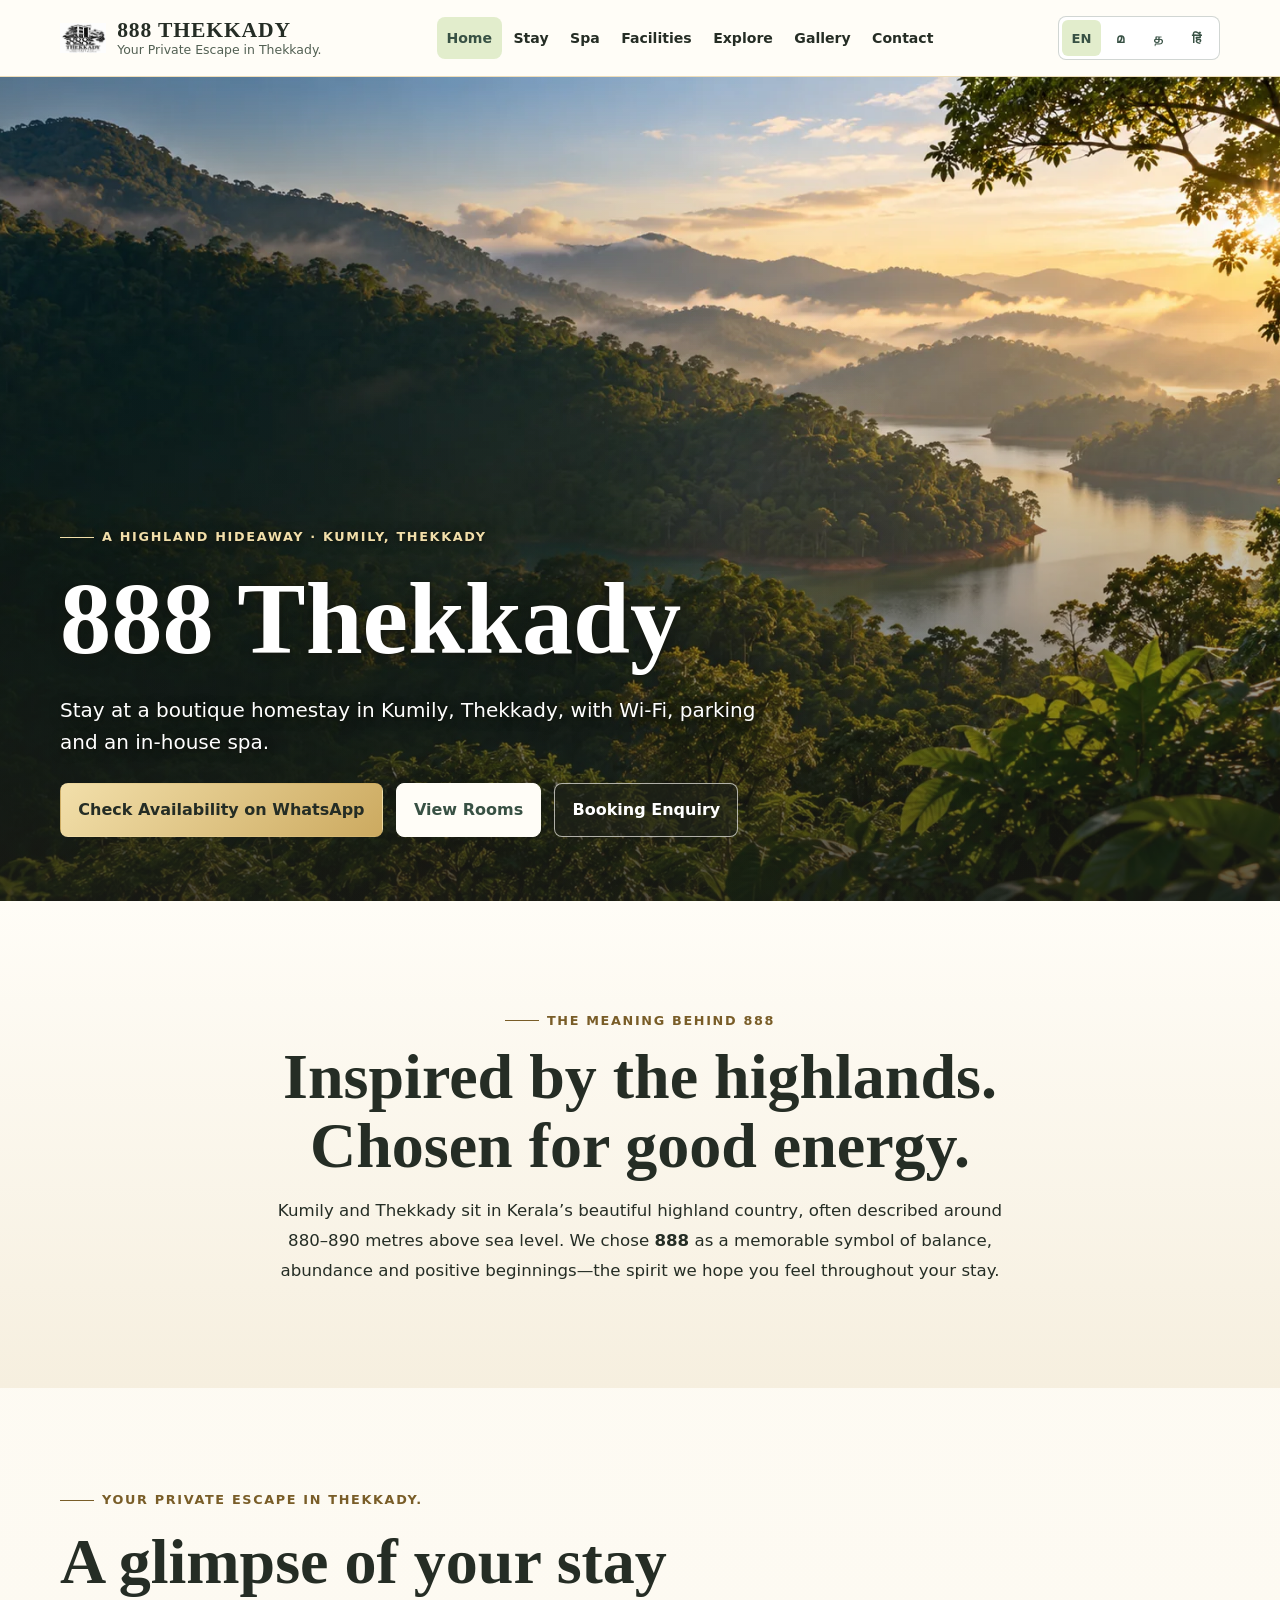
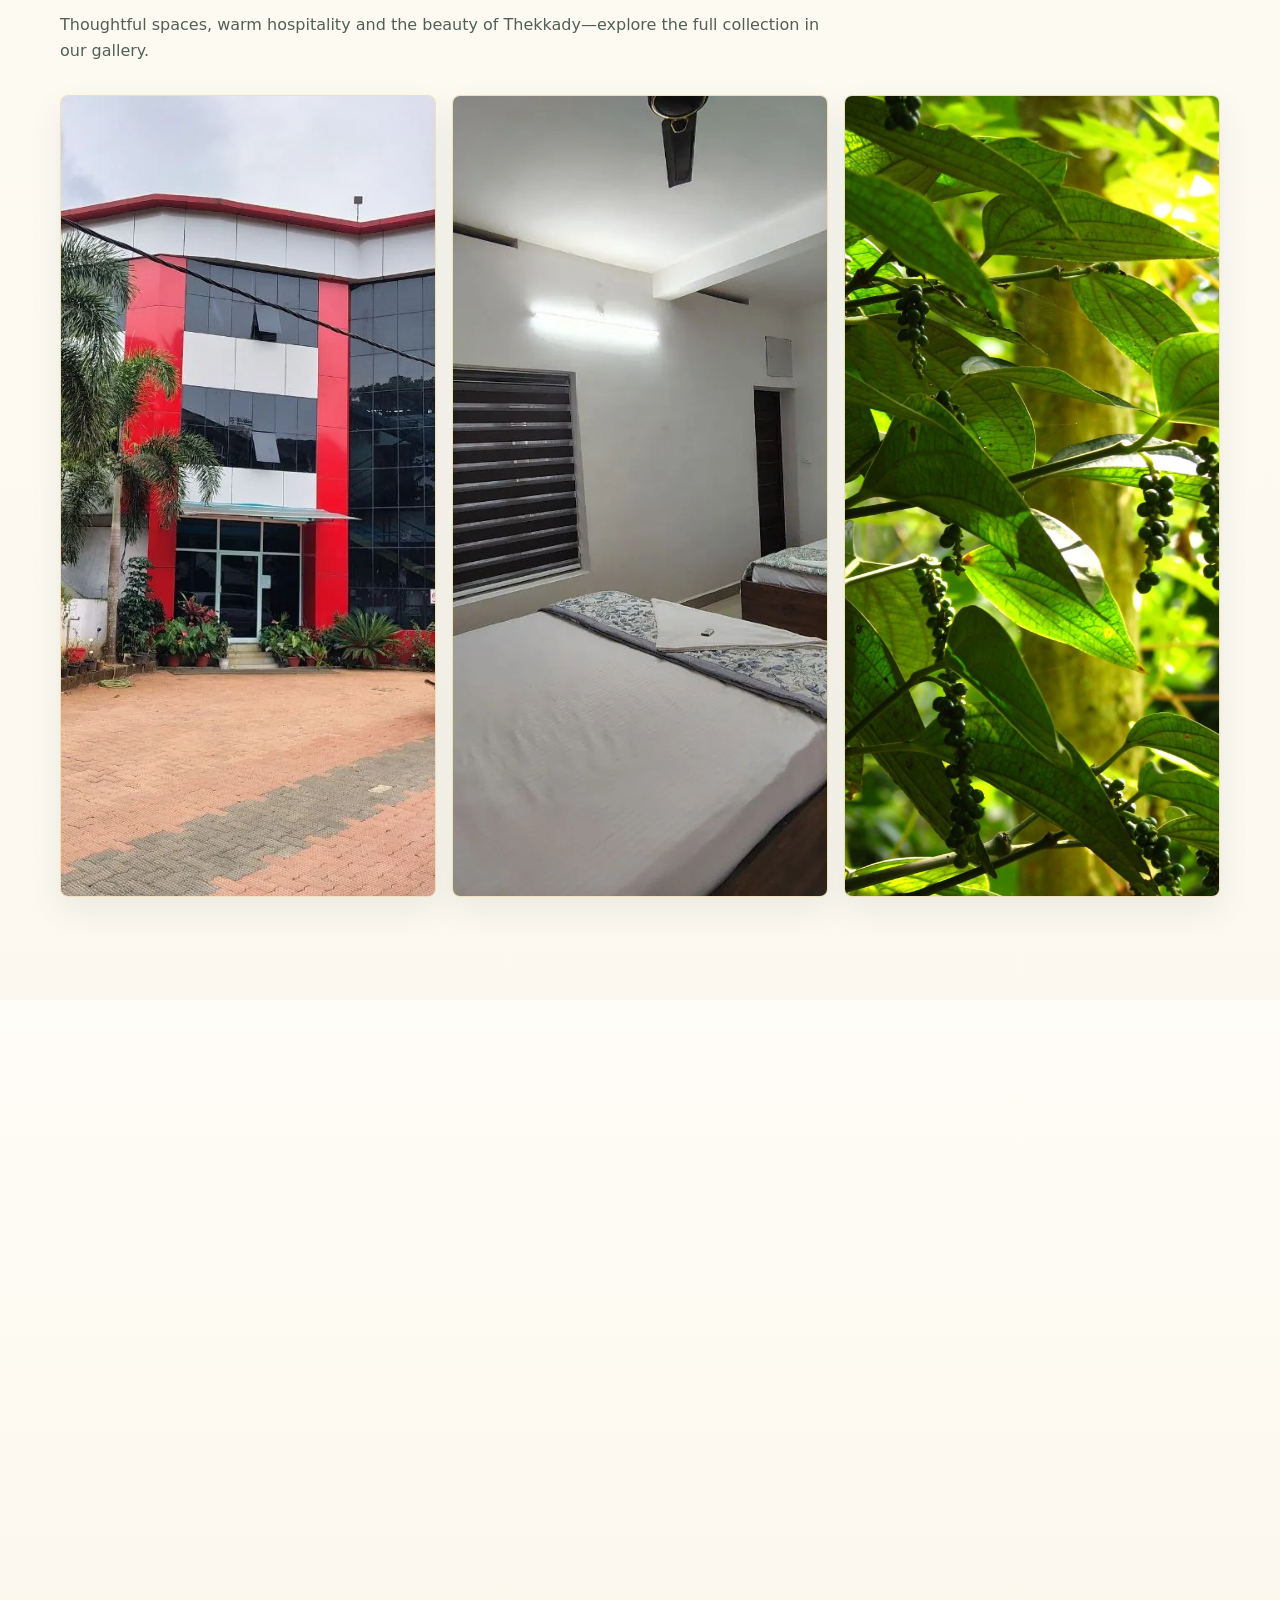
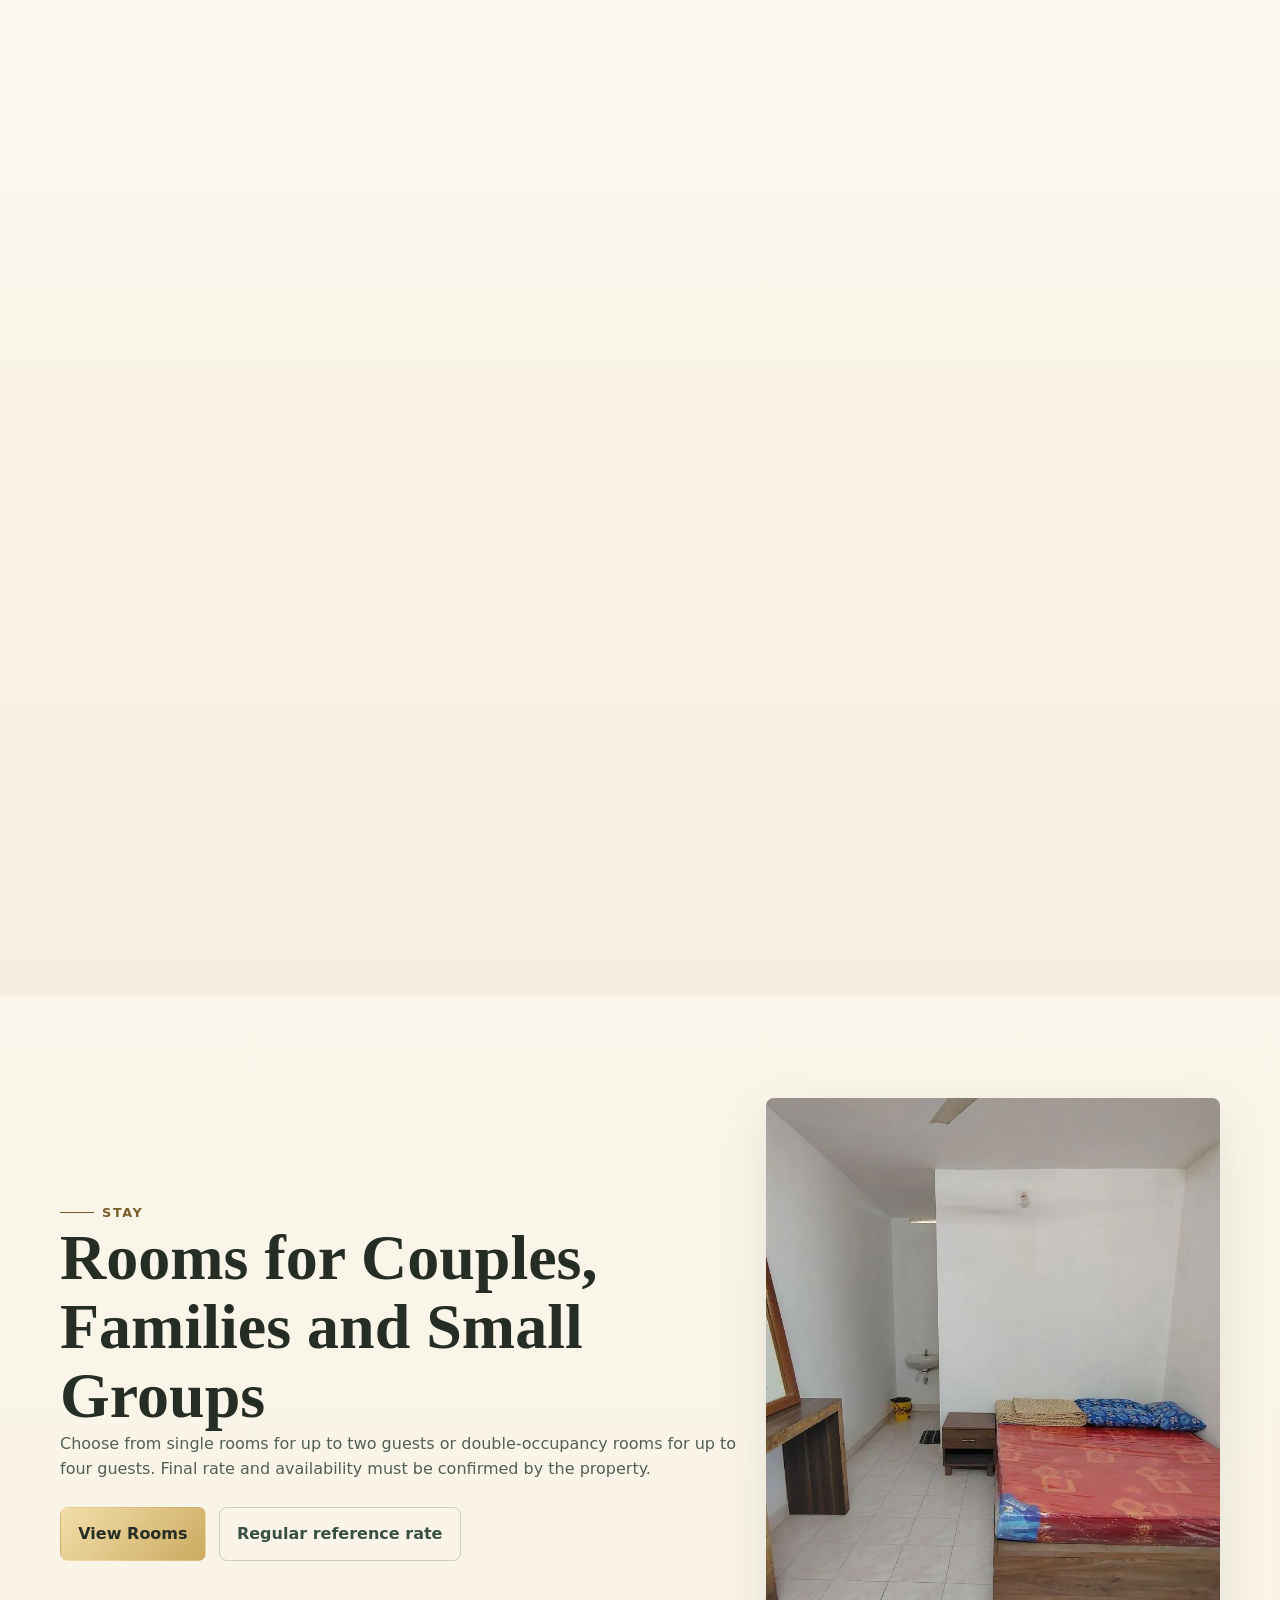
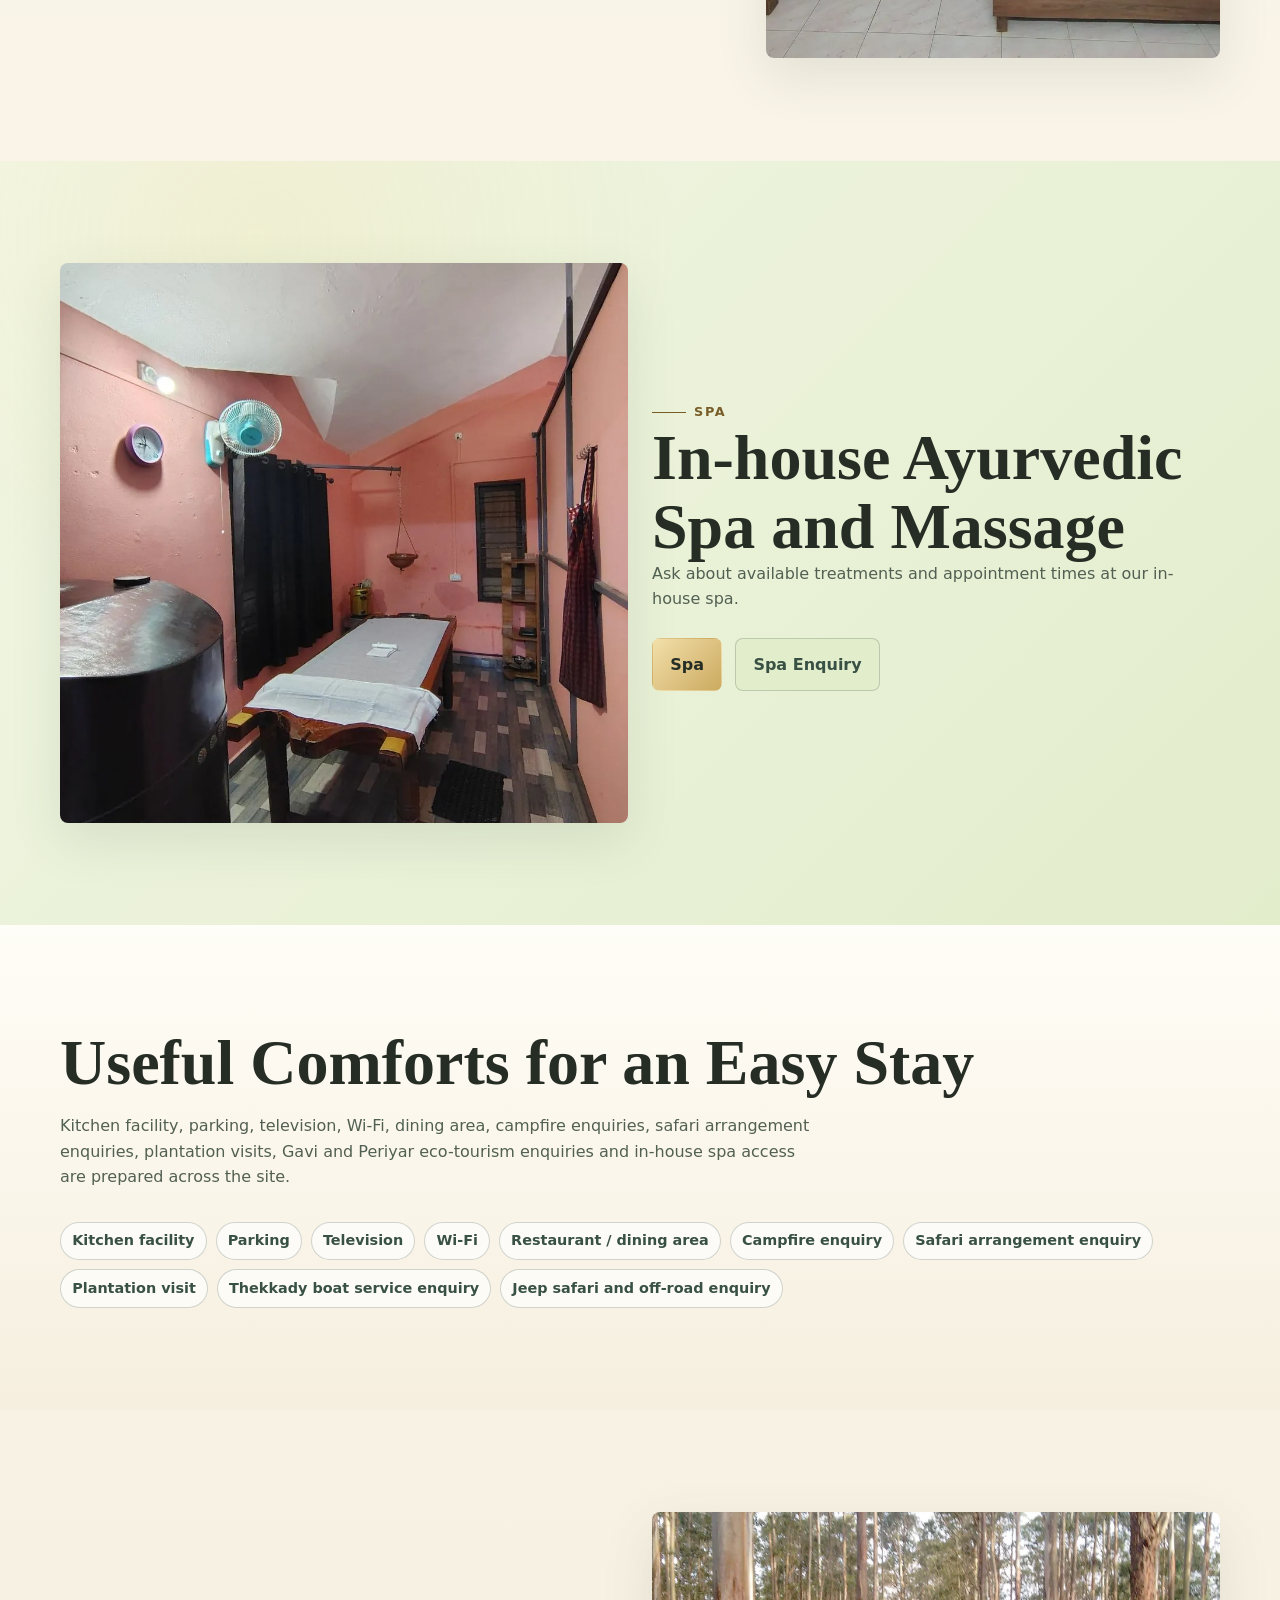
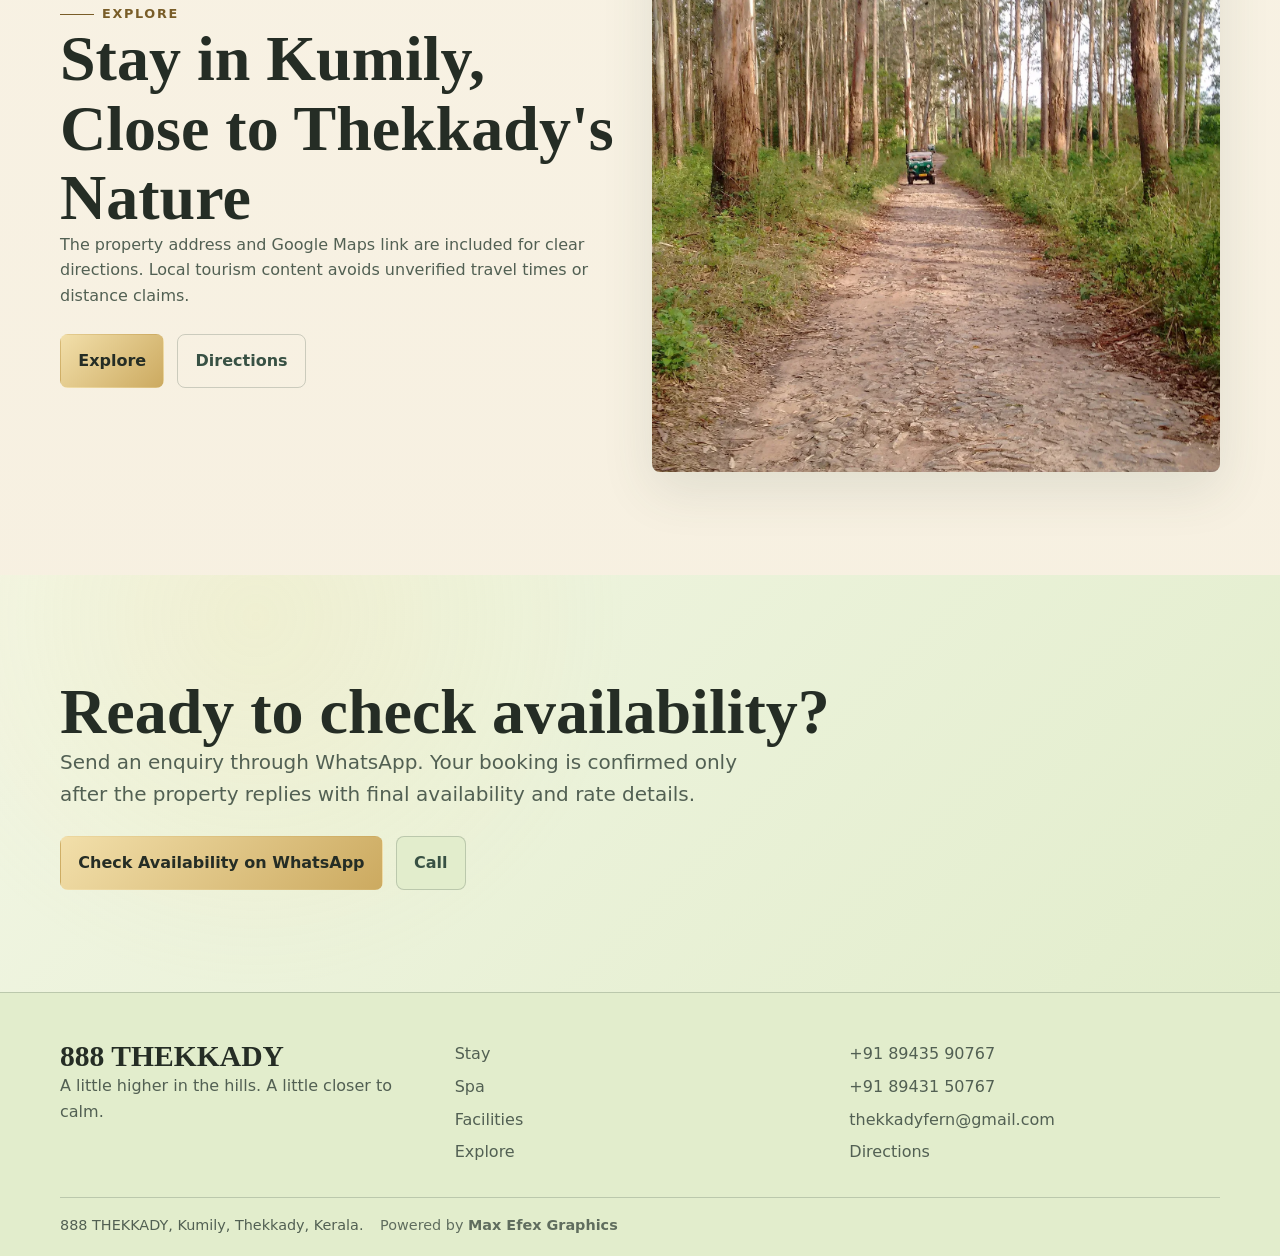
==== commit b9ab6a26: "Add GA4 and track room and spa enquiry attempts" ====
--- a/index.html
+++ b/index.html
@@ -1,6 +1,13 @@
 <!doctype html>
 <html lang="en">
 <head>
+  <script async src="https://www.googletagmanager.com/gtag/js?id=G-ZQW7TMDHDY"></script>
+  <script>
+    window.dataLayer = window.dataLayer || [];
+    function gtag() { window.dataLayer.push(arguments); }
+    gtag("js", new Date());
+    gtag("config", "G-ZQW7TMDHDY");
+  </script>
   <meta charset="utf-8">
   <meta name="viewport" content="width=device-width, initial-scale=1">
   <title>888 Thekkady | Boutique Homestay in Kumily, Thekkady</title>
--- a/assets/css/styles.css
+++ b/assets/css/styles.css
@@ -1,15 +1,16 @@
 :root {
-  --forest: #092d20;
-  --forest-2: #14583d;
-  --forest-3: #031d15;
-  --gold: #c89b3c;
-  --gold-2: #f0d487;
-  --ivory: #fff8e6;
-  --warm: #f4ead1;
-  --ink: #10291f;
-  --muted: #5d6d63;
-  --line: rgba(9, 45, 32, 0.16);
-  --shadow: 0 18px 52px rgba(9, 45, 32, 0.18);
+  --forest: #385144;
+  --sage: #e2edcc;
+  --sage-soft: #f2f6e4;
+  --gold: #ccaa60;
+  --gold-2: #f2dfaa;
+  --gold-ink: #795d28;
+  --ivory: #fffdf7;
+  --warm: #f6efdf;
+  --ink: #252d25;
+  --muted: #526053;
+  --line: rgba(56, 81, 68, 0.23);
+  --shadow: 0 18px 52px rgba(56, 81, 68, 0.12);
   --radius: 8px;
   --max: 1160px;
   color-scheme: light;
@@ -27,7 +28,7 @@
   margin: 0;
   font-family: "Inter", "Noto Sans Malayalam", "Segoe UI", system-ui, sans-serif;
   color: var(--ink);
-  background: linear-gradient(180deg, #fff8e6 0%, #f4ead1 100%);
+  background: linear-gradient(180deg, var(--ivory), var(--warm));
   line-height: 1.6;
 }
 
@@ -52,8 +53,12 @@
 }
 
 :focus-visible {
-  outline: 3px solid var(--gold);
+  outline: 3px solid var(--gold-ink);
   outline-offset: 3px;
+}
+
+.hero :focus-visible {
+  outline-color: var(--gold-2);
 }
 
 .skip-link {
@@ -76,7 +81,7 @@
   position: sticky;
   top: 0;
   z-index: 80;
-  background: rgba(255, 248, 230, 0.95);
+  background: rgba(255, 253, 247, 0.96);
   border-bottom: 1px solid rgba(200, 155, 60, 0.32);
   backdrop-filter: blur(16px);
 }
@@ -216,7 +221,7 @@
 
 .site-nav a[aria-current="page"],
 .site-nav a:hover {
-  background: rgba(202, 168, 95, 0.16);
+  background: var(--sage);
   color: var(--forest);
 }
 
@@ -247,8 +252,8 @@
 }
 
 .lang-switch button[aria-pressed="true"] {
-  background: var(--forest);
-  color: white;
+  background: var(--sage);
+  color: var(--forest);
 }
 
 .hero {
@@ -266,7 +271,7 @@
   position: absolute;
   inset: 0;
   background:
-    linear-gradient(180deg, rgba(3, 29, 21, 0.16), rgba(3, 29, 21, 0.88)),
+    linear-gradient(180deg, transparent 28%, rgba(32, 31, 24, 0.18) 51%, rgba(28, 29, 23, 0.74) 100%),
     url("../images/hero/thekkady-hero.webp") center / cover;
   z-index: -2;
 }
@@ -275,7 +280,7 @@
   content: "";
   position: absolute;
   inset: 0;
-  background: radial-gradient(circle at 20% 20%, rgba(225, 201, 133, 0.2), transparent 32%);
+  background: linear-gradient(65deg, rgba(27, 29, 23, 0.34), transparent 68%);
   z-index: -1;
 }
 
@@ -285,15 +290,25 @@
   padding: clamp(4rem, 10vh, 8rem) 0 4rem;
 }
 
+.hero h1,
+.hero .hero-copy,
+.hero .eyebrow {
+  text-shadow: 0 2px 12px rgba(22, 24, 18, 0.75), 0 1px 3px rgba(22, 24, 18, 0.9);
+}
+
 .eyebrow {
   display: inline-flex;
   align-items: center;
   gap: 0.5rem;
-  color: var(--gold-2);
+  color: var(--gold-ink);
   font-size: 0.8rem;
   font-weight: 900;
   text-transform: uppercase;
   letter-spacing: 0.13em;
+}
+
+.hero .eyebrow {
+  color: var(--gold-2);
 }
 
 .eyebrow::before {
@@ -333,11 +348,12 @@
 .hero-copy,
 .lead {
   max-width: 720px;
-  color: rgba(255, 255, 255, 0.88);
+  color: var(--muted);
   font-size: clamp(1rem, 2.6vw, 1.25rem);
 }
 
 .hero-copy {
+  color: white;
   margin-top: 1.2rem;
 }
 
@@ -357,7 +373,7 @@
   border-radius: var(--radius);
   border: 1px solid transparent;
   background: linear-gradient(135deg, var(--gold-2), var(--gold));
-  color: #071d15;
+  color: var(--ink);
   text-decoration: none;
   font-weight: 900;
   cursor: pointer;
@@ -370,8 +386,19 @@
 }
 
 .button.secondary {
-  background: rgba(255, 248, 232, 0.12);
-  border-color: rgba(255, 248, 232, 0.48);
+  background: var(--sage);
+  border-color: var(--line);
+  color: var(--forest);
+}
+
+.hero .button.secondary {
+  background: var(--ivory);
+  border-color: var(--ivory);
+}
+
+.hero .button.ghost {
+  background: rgba(32, 35, 27, 0.62);
+  border-color: rgba(255, 253, 247, 0.65);
   color: white;
 }
 
@@ -386,14 +413,14 @@
 }
 
 .section.alt {
-  background: linear-gradient(180deg, var(--warm), #ead9ae);
+  background: linear-gradient(180deg, var(--ivory), var(--warm));
 }
 
 .section.dark {
   background:
     radial-gradient(circle at 20% 10%, rgba(240, 212, 135, 0.16), transparent 34%),
-    linear-gradient(135deg, var(--forest-3), var(--forest));
-  color: white;
+    linear-gradient(135deg, var(--sage-soft), var(--sage));
+  color: var(--ink);
 }
 
 .section-head {
@@ -410,7 +437,7 @@
 .dark .section-head p,
 .dark .muted,
 .dark .note {
-  color: rgba(255, 255, 255, 0.78);
+  color: var(--muted);
 }
 
 .grid {
@@ -433,8 +460,8 @@
 }
 
 .dark .card {
-  background: rgba(255, 248, 232, 0.08);
-  border-color: rgba(255, 248, 232, 0.18);
+  background: var(--ivory);
+  border-color: var(--line);
 }
 
 .card-body {
@@ -492,16 +519,16 @@
 }
 
 .dark .pill {
-  background: rgba(255, 248, 232, 0.1);
-  border-color: rgba(255, 248, 232, 0.18);
-  color: var(--ivory);
+  background: var(--ivory);
+  border-color: var(--line);
+  color: var(--forest);
 }
 
 .page-hero {
   background:
     radial-gradient(circle at 82% 16%, rgba(240, 212, 135, 0.2), transparent 28%),
-    linear-gradient(135deg, var(--forest-3), var(--forest));
-  color: white;
+    linear-gradient(135deg, var(--sage-soft), var(--sage));
+  color: var(--ink);
   padding: clamp(3.2rem, 8vw, 7rem) 0;
   position: relative;
   overflow: hidden;
@@ -524,7 +551,7 @@
 .page-hero p {
   max-width: 760px;
   margin-top: 1rem;
-  color: rgba(255, 255, 255, 0.82);
+  color: var(--muted);
   font-size: 1.08rem;
 }
 
@@ -626,8 +653,9 @@
 }
 
 .site-footer {
-  background: var(--forest-3);
-  color: white;
+  background: var(--sage);
+  color: var(--ink);
+  border-top: 1px solid var(--line);
   padding: 3rem 0 1.2rem;
 }
 
@@ -639,7 +667,7 @@
 .footer-grid p,
 .footer-grid a,
 .footer-bottom {
-  color: rgba(255, 255, 255, 0.78);
+  color: var(--muted);
 }
 
 .footer-links {
@@ -655,7 +683,7 @@
   width: min(var(--max), calc(100% - 32px));
   margin: 2rem auto 0;
   padding-top: 1rem;
-  border-top: 1px solid rgba(255, 255, 255, 0.16);
+  border-top: 1px solid var(--line);
   font-size: 0.9rem;
 }
 
